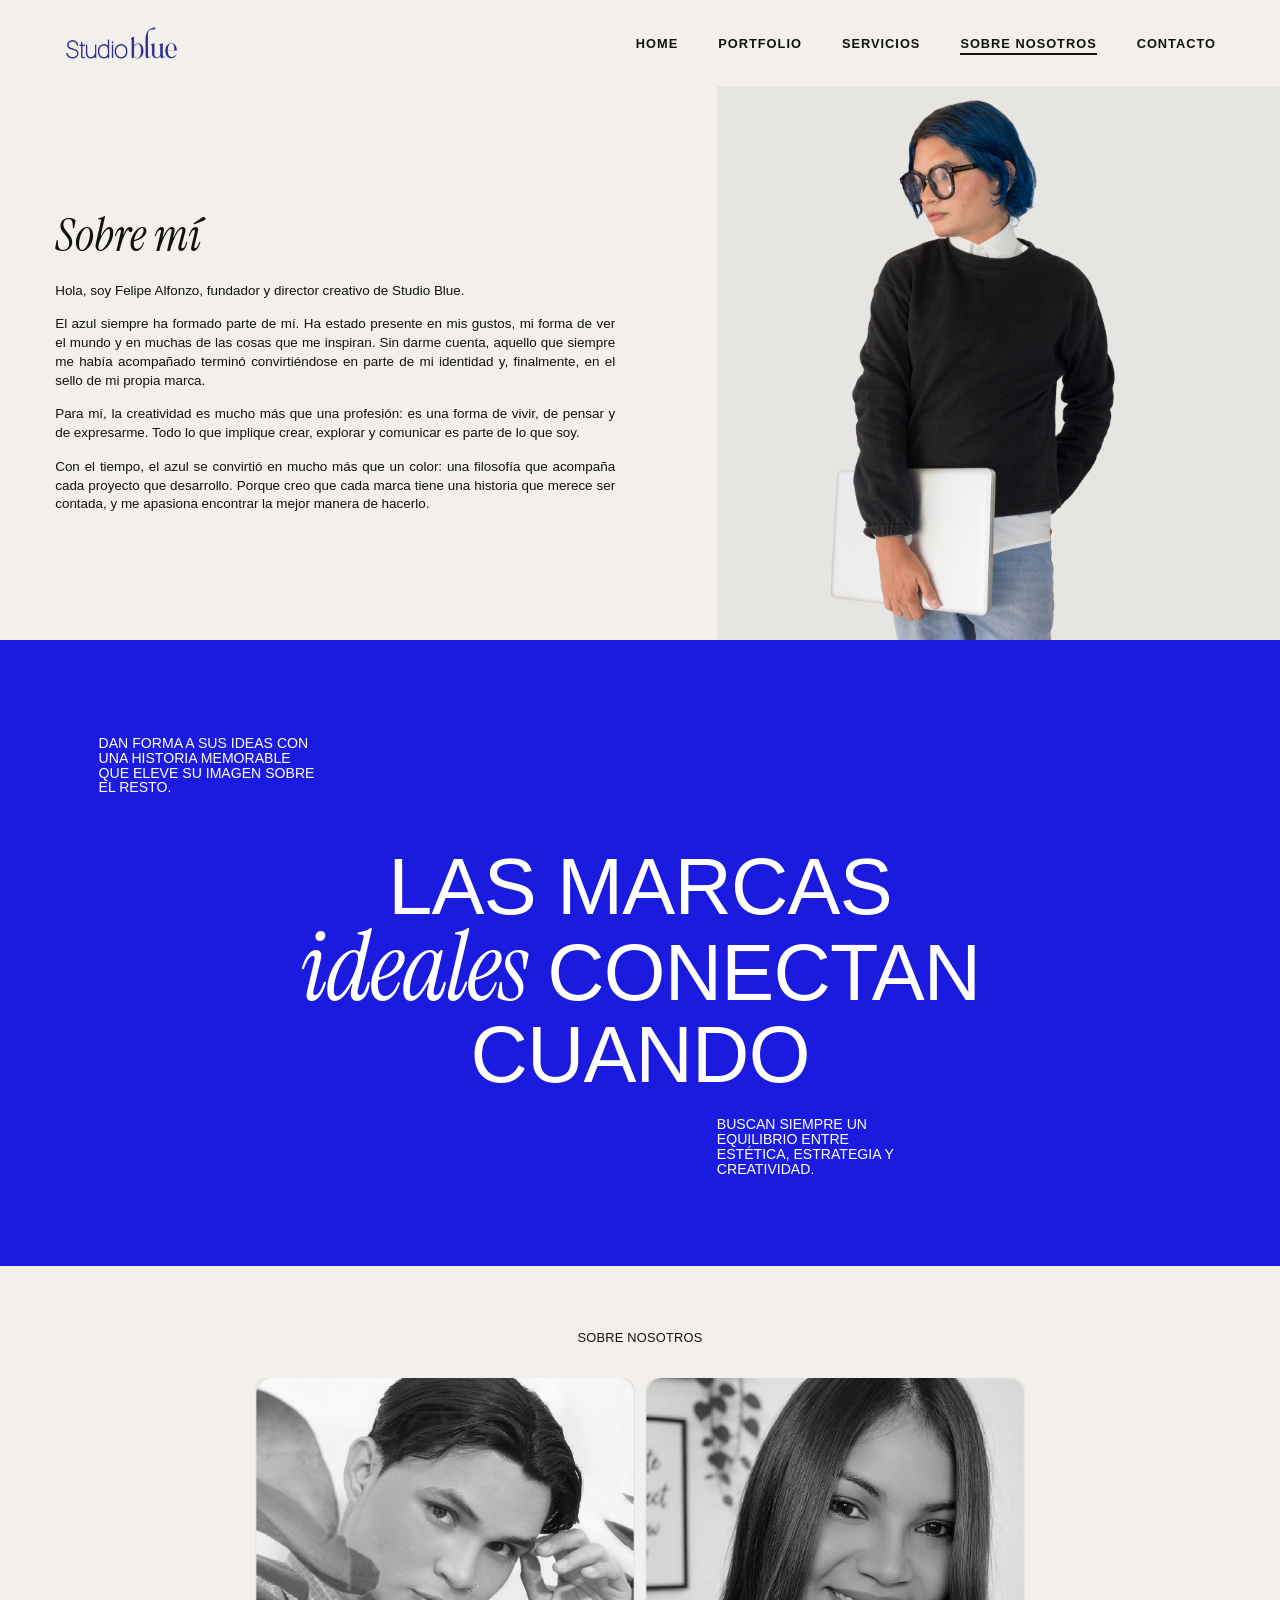
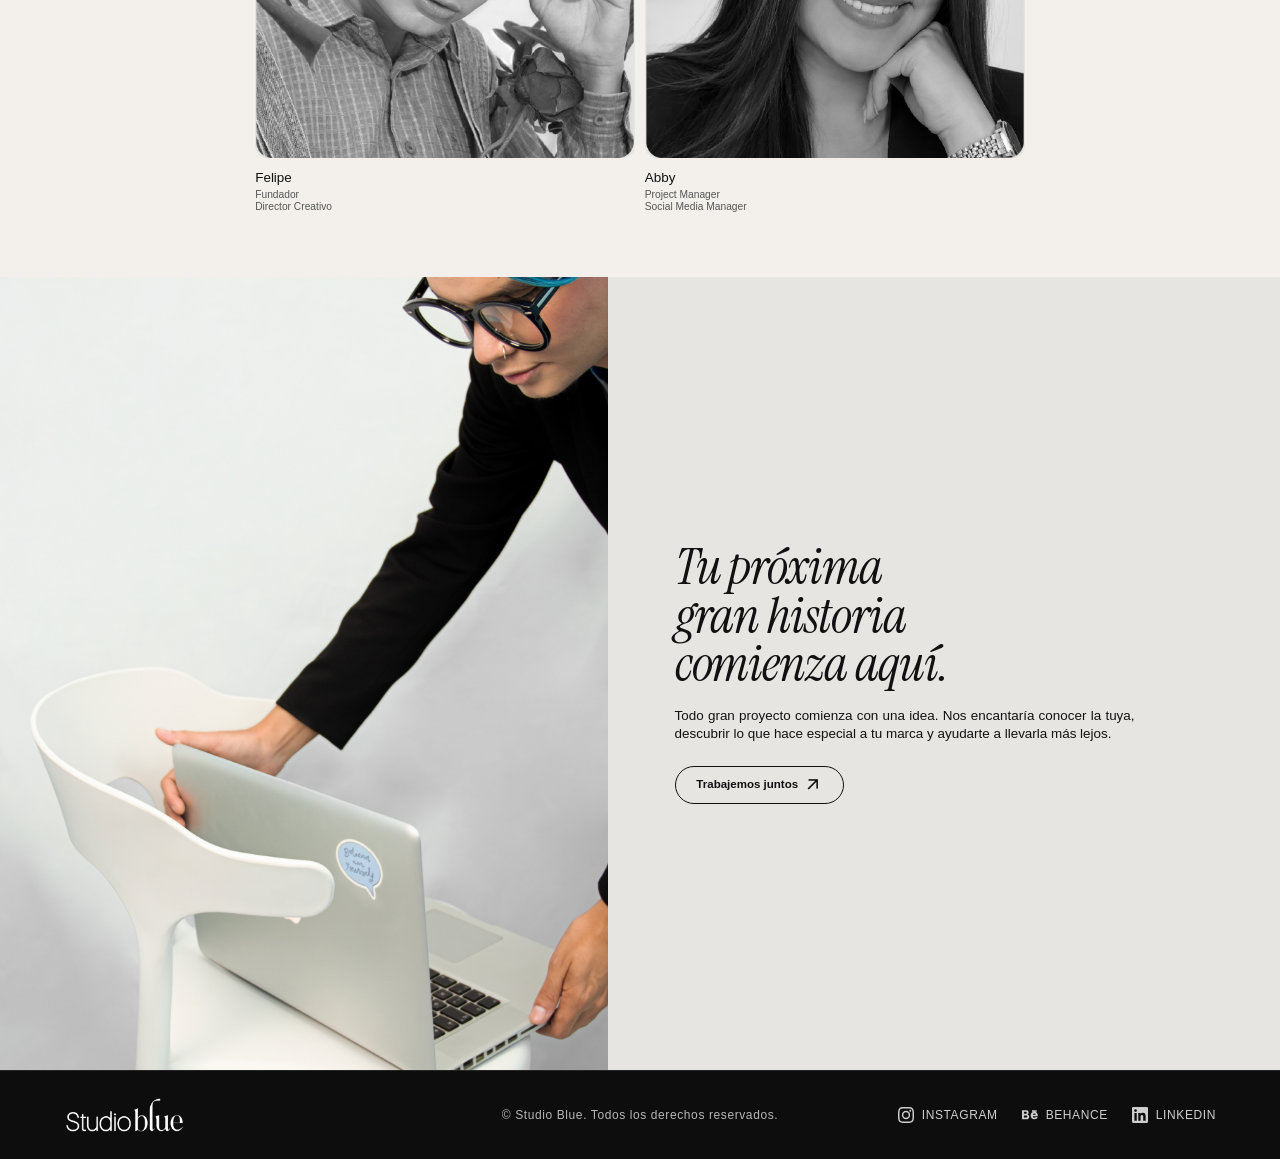
==== test/nosotros.html @ 5ac222ea "agregar paginas de nosotros v1" ====
<!DOCTYPE html>
<html lang="es">
<head>
  <meta charset="UTF-8">
  <meta name="viewport" content="width=device-width, initial-scale=1.0">
  <title>Studio Blue | Nosotros</title>
  <meta name="description" content="Conoce a Felipe Alfonzo y al equipo detrás de Studio Blue.">

  <!-- Tipografías (idénticas a index.html) -->
  <link rel="preconnect" href="https://fonts.googleapis.com">
  <link rel="preconnect" href="https://fonts.gstatic.com" crossorigin>
  <link rel="stylesheet" href="https://fonts.googleapis.com/css2?family=Material+Symbols+Outlined:opsz,wght,FILL,GRAD@24,400,0,0&icon_names=arrow_outward" />
  <link href="https://fonts.googleapis.com/css2?family=Instrument+Serif:ital@0;1&family=Plus+Jakarta+Sans:wght@300;400;500;600;700;800&display=swap" rel="stylesheet">
  <link href="https://db.onlinewebfonts.com/c/bfb17d660711f0ed0208c013da853a32?family=Swiss+721+Extended+BT" rel="stylesheet">
  <link href="https://db.onlinewebfonts.com/c/b96d45d3a75b7b1da302b573cae869f1?family=Swiss+721+BT+V2" rel="stylesheet">
  <link href="https://db.onlinewebfonts.com/c/b7b09232cefefacd74fdedd163289bfa?family=Swiss+721+Light" rel="stylesheet">

  <!-- Base compartida con el landing + estilos propios de esta página -->
  <link rel="stylesheet" href="style.css">
  <link rel="stylesheet" href="nosotros.css">
</head>
<body class="page-nosotros">

  <!-- Navegación Fija Dinámica (misma que index) -->
  <header class="navbar" id="navbar">
    <a href="index.html" class="logo">
      <img src="img/logos/logo-header.png" alt="Studio Blue Logo">
    </a>

    <button class="menu-toggle" aria-label="Abrir menú">
      <span></span>
      <span></span>
      <span></span>
    </button>

    <nav class="nav-menu">
      <ul>
        <li><a href="index.html">HOME</a></li>
        <li><a href="index.html#portfolio">PORTFOLIO</a></li>
        <li><a href="index.html#services">SERVICIOS</a></li>
        <li><a href="nosotros.html" class="active">SOBRE NOSOTROS</a></li>
        <li><a href="contacto.html">CONTACTO</a></li>
      </ul>
    </nav>
  </header>

  <main>

    <!-- 1. SOBRE MÍ -->
    <section class="nos-about" id="sobre-mi">

      <!-- Foto: PNG recortado (sin fondo). El fondo gris lo pone el CSS. -->
      <div class="nos-about-photo">
        <img src="img/nosotros/sobre-mi-felipe.png" alt="Felipe Alfonzo, fundador y director creativo de Studio Blue">
      </div>

      <div class="nos-about-text">
        <div class="nos-about-inner">
          <h1><em>Sobre mí</em></h1>

          <p>Hola, soy Felipe Alfonzo, fundador y director creativo de Studio Blue.</p>

          <p>El azul siempre ha formado parte de mí. Ha estado presente en mis gustos, mi forma de ver el mundo y en muchas de las cosas que me inspiran. Sin darme cuenta, aquello que siempre me había acompañado terminó convirtiéndose en parte de mi identidad y, finalmente, en el sello de mi propia marca.</p>

          <p>Para mí, la creatividad es mucho más que una profesión: es una forma de vivir, de pensar y de expresarme. Todo lo que implique crear, explorar y comunicar es parte de lo que soy.</p>

          <p>Con el tiempo, el azul se convirtió en mucho más que un color: una filosofía que acompaña cada proyecto que desarrollo. Porque creo que cada marca tiene una historia que merece ser contada, y me apasiona encontrar la mejor manera de hacerlo.</p>
        </div>
      </div>
    </section>

    <!-- 2. BANNER AZUL: FRASE -->
    <section class="nos-manifesto" aria-label="Lo que nos mueve">
      <p class="nos-manifesto-intro">Dan forma a sus ideas con una historia memorable que eleve su imagen sobre el resto.</p>

      <h2 class="nos-manifesto-title">
        Las marcas<br><em>ideales</em> conectan<br>cuando
      </h2>

      <p class="nos-manifesto-outro">Buscan siempre un equilibrio entre estética, estrategia y creatividad.</p>
    </section>

    <!-- 3. SOBRE NOSOTROS (equipo) -->
    <section class="nos-team-section" id="equipo">
      <h2 class="nos-team-label">Sobre nosotros</h2>

      <!--
        Para añadir a alguien más, copia un bloque <article class="nos-card"> y cámbiale
        la foto, el nombre y los cargos. En móvil, a partir de 3 personas las fotos
        se solapan automáticamente una sobre otra.
      -->
      <div class="nos-team">

        <article class="nos-card">
          <div class="nos-card-photo">
            <img src="img/nosotros/equipo-felipe.png" alt="Felipe Alfonzo">
          </div>
          <h3 class="nos-card-name">Felipe</h3>
          <p class="nos-card-role">Fundador<br>Director Creativo</p>
        </article>

        <article class="nos-card">
          <div class="nos-card-photo">
            <img src="img/nosotros/equipo-abby.png" alt="Abby">
          </div>
          <h3 class="nos-card-name">Abby</h3>
          <p class="nos-card-role">Project Manager<br>Social Media Manager</p>
        </article>

      </div>
    </section>

    <!-- 4. CTA -->
    <section class="nos-cta">
      <div class="nos-cta-photo">
        <img src="img/nosotros/proxima-historia.jpg" alt="Creativo de Studio Blue trabajando con su laptop sobre una silla blanca">
      </div>

      <div class="nos-cta-content">
        <div class="nos-cta-inner">
          <h2><em>Tu próxima<br>gran historia<br>comienza aquí.</em></h2>
          <p>Todo gran proyecto comienza con una idea. Nos encantaría conocer la tuya, descubrir lo que hace especial a tu marca y ayudarte a llevarla más lejos.</p>
          <a href="contacto.html" class="btn-secondary">
            Trabajemos juntos
            <span class="material-symbols-outlined">arrow_outward</span>
          </a>
        </div>
      </div>
    </section>

  </main>

  <!-- Footer (igual que index) -->
  <footer id="contacto" class="site-footer">
    <div class="footer-container">
      <a href="index.html" class="footer-logo">
        <img src="img/logos/logo-header.png" alt="Studio Blue Logo">
      </a>
      <p class="footer-copy">&copy; Studio Blue. Todos los derechos reservados.</p>
      <div class="footer-links">
        <a href="https://www.instagram.com/studioblue_es/" target="_blank" rel="noopener">
          <svg viewBox="0 0 24 24" fill="currentColor" aria-hidden="true">
            <path d="M12 2.2c3.2 0 3.6 0 4.8.1 3.3.1 4.8 1.7 4.9 4.9.1 1.3.1 1.6.1 4.8s0 3.6-.1 4.8c-.1 3.2-1.7 4.8-4.9 4.9-1.3.1-1.6.1-4.8.1s-3.6 0-4.8-.1c-3.3-.1-4.8-1.7-4.9-4.9C2.2 15.6 2.2 15.2 2.2 12s0-3.6.1-4.8C2.4 3.9 4 2.4 7.2 2.3 8.4 2.2 8.8 2.2 12 2.2zM12 0C8.7 0 8.3 0 7.1.1 2.7.3.3 2.7.1 7.1 0 8.3 0 8.7 0 12s0 3.7.1 4.9c.2 4.4 2.6 6.8 7 7C8.3 24 8.7 24 12 24s3.7 0 4.9-.1c4.4-.2 6.8-2.6 7-7 .1-1.2.1-1.6.1-4.9s0-3.7-.1-4.9c-.2-4.4-2.6-6.8-7-7C15.7 0 15.3 0 12 0zm0 5.8a6.2 6.2 0 100 12.4 6.2 6.2 0 000-12.4zM12 16a4 4 0 110-8 4 4 0 010 8zm6.4-11.8a1.4 1.4 0 100 2.9 1.4 1.4 0 000-2.9z"/>
          </svg>
          Instagram
        </a>
        <a href="https://www.behance.net/felipealfodda4" target="_blank" rel="noopener">
          <svg viewBox="0 0 24 24" fill="currentColor" aria-hidden="true">
            <path d="M22 7h-7V5h7v2zm1.7 5.6c0-3.4-2-5.6-5.3-5.6-3.2 0-5.4 2.3-5.4 5.7 0 3.5 2.1 5.6 5.5 5.6 2.6 0 4.4-1.2 5-3.4h-2.8c-.3.7-1 1.1-2 1.1-1.4 0-2.3-.8-2.4-2.3h7.4v-1.1zm-7.4-1c.2-1.2 1-1.9 2.2-1.9 1.2 0 2 .7 2.1 1.9h-4.3zM7.9 11.2c1.3-.6 2-1.6 2-3 0-2.3-1.6-3.2-3.9-3.2H0v13.4h6.4c2.5 0 4.4-1.2 4.4-3.8 0-1.7-.9-2.9-2.9-3.4zM2.9 7.3h2.6c1 0 1.7.4 1.7 1.4 0 1-.7 1.4-1.7 1.4H2.9V7.3zm3 8.5H2.9v-3.2h3c1.2 0 2 .5 2 1.6 0 1.1-.8 1.6-2 1.6z"/>
          </svg>
          Behance
        </a>
        <a href="https://www.linkedin.com/in/felipealfonzo7/" target="_blank" rel="noopener">
          <svg viewBox="0 0 24 24" fill="currentColor" aria-hidden="true">
            <path d="M20.4 20.5h-3.6v-5.6c0-1.3 0-3-1.8-3s-2.1 1.4-2.1 2.9v5.7H9.4V9h3.4v1.6c.5-.9 1.6-1.8 3.4-1.8 3.6 0 4.3 2.4 4.3 5.5v6.2zM5.3 7.4a2.1 2.1 0 110-4.2 2.1 2.1 0 010 4.2zM7.1 20.5H3.6V9h3.5v11.5zM22.2 0H1.8C.8 0 0 .8 0 1.7v20.6c0 .9.8 1.7 1.8 1.7h20.4c1 0 1.8-.8 1.8-1.7V1.7C24 .8 23.2 0 22.2 0z"/>
          </svg>
          LinkedIn
        </a>
      </div>
    </div>
  </footer>

  <script src="script.js"></script>
</body>
</html>
---- test/style.css ----
/* --- VARIABLES Y RESET --- */
:root {
  --blue-primary: #1b1be0;
  --bg-light: #f3f0ec;
  --text-dark: #111111;
  --brand-dark: #0d0d0d;

/* --- REGISTRO DE FUENTE LOCAL --- */
@font-face {
  font-family: 'SWISS 721'; /* Nombre con el que llamarás a la fuente */
  src: url('fonts/Swiss 721 Extended Regular.otf') format('otf'),
  font-weight: 400; /* Peso normal */
  font-style: normal;
  font-display: swap; /* Permite cargar el texto rápido con fuente del sistema mientras descarga la propia */
}


  
  
/* Definimos la nueva fuente */
  --font-swiss: "Swiss 721 Light", sans-serif;
  --font-serif: 'Instrument Serif', serif;
}

* {
  margin: 0;
  padding: 0;
  box-sizing: border-box;
}

html {
  /* Le dice al navegador que se detenga 90px antes al hacer clic en un enlace del menú */
  scroll-padding-top: 100px; 
  
  /* Hace que el desplazamiento al hacer clic sea un viaje suave y no un salto brusco */
  scroll-behavior: smooth; 
}

body {
  background-color: var(--bg-light);
  color: var(--text-dark);
  font-family: var(--font-swiss);
  font-weight: 400;
  overflow-x: clip; /* 'clip' evita el scroll horizontal sin romper el comportamiento web */
}


a {
  text-decoration: none;
  color: inherit;
}

img {
  max-width: 100%;
  display: block;
  object-fit: cover;
}

/* --- NAVBAR (HEADER FIJO AL HACER SCROLL) --- */
.navbar {
  position: fixed; /* 100% infalible en todos los móviles */
  top: 0;
  left: 0;
  width: 100%;     /* Obligatorio al usar position: fixed */
  z-index: 1000;
  display: flex;
  justify-content: space-between;
  align-items: center;
  padding: 1.5rem 5%;
  background-color: var(--bg-light);
  transition: all 0.4s ease;
}

/* EFECTO LIQUID GLASS (Estilo Apple) AL BAJAR POR LA WEB */
.navbar.scrolled {
  padding: 0.8rem 5%; /* Se hace menos alto */
  /* Reemplaza '243, 240, 236' por el RGB exacto de tu --bg-light (#f3f0ec) */
  background-color: rgba(243, 240, 236, 0.75); /* Ligeramente transparente */
  backdrop-filter: blur(15px) saturate(180%);  /* Efecto cristal borroso */
  -webkit-backdrop-filter: blur(15px) saturate(180%); /* Soporte para Safari/Apple */
  border-bottom: 1px solid rgba(0, 0, 0, 0.05);
}

.logo {
  display: flex;
  align-items: center;
  z-index: 1001; /* Asegura que quede por encima del menú móvil */
}

/* El logo se adapta y cambia suavemente su tamaño */
.logo img {
  height: clamp(28px, 4vw, 38px); 
  width: auto;
  object-fit: contain;
  transition: height 0.4s ease;
}

.navbar.scrolled .logo img {
  height: clamp(24px, 3vw, 32px); /* Se hace un poco más pequeño al hacer scroll */
}

.nav-menu ul {
  display: flex;
  list-style: none;
  gap: 2.5rem;
  align-items: center;
}

.nav-menu a {
  font-family: var(--font-custom);
  font-size: 0.8rem;
  font-weight: 600;
  letter-spacing: 1px;
  transition: color 0.3s ease;
}

.nav-menu a.active {
  border-bottom: 2px solid var(--text-dark);
  padding-bottom: 2px;
}

/* ESTILOS DEL BOTÓN HAMBURGUESA (Oculto en PC) */
.menu-toggle {
  display: none;
  flex-direction: column;
  justify-content: space-between;
  width: 30px;
  height: 20px;
  background: transparent;
  border: none;
  cursor: pointer;
  z-index: 1001; /* Por encima del menú para poder cerrarlo */
}

.menu-toggle span {
  width: 100%;
  height: 2px;
  background-color: var(--text-dark);
  border-radius: 10px;
  transition: all 0.3s ease;
}

/* --- ADAPTACIÓN PARA MÓVILES --- */
@media (max-width: 768px) {
  .menu-toggle {
    display: flex; /* Muestra las 3 barritas en móviles */
  }

.nav-menu {
    position: fixed;
    top: 0;
    right: 0; /* Lo anclamos a la derecha... */
    transform: translateX(100%); /* ...pero lo movemos invisiblemente fuera de la pantalla */
    width: 80%;
    max-width: 300px;
    height: 100vh;
    background-color: var(--bg-light);
    display: flex;
    flex-direction: column;
    justify-content: center;
    align-items: center;
    transition: transform 0.4s cubic-bezier(0.77, 0.2, 0.05, 1.0); /* Animamos la propiedad transform */
    box-shadow: -10px 0 30px rgba(0, 0, 0, 0.1);
    z-index: 1000;
  }

  /* Clase que se activa con JS para mostrar el menú */
  .nav-menu.active {
    transform: translateX(0); /* Desliza el menú suavemente a su posición original */
  }

  .nav-menu ul {
    flex-direction: column;
    gap: 2.5rem;
  }

  /* Animación: Convierte las 3 barritas en una "X" al abrir el menú */
  .menu-toggle.active span:nth-child(1) {
    transform: translateY(9px) rotate(45deg);
  }
  .menu-toggle.active span:nth-child(2) {
    opacity: 0; /* Oculta la barrita central */
  }
  .menu-toggle.active span:nth-child(3) {
    transform: translateY(-9px) rotate(-45deg);
  }
}

/* --- HERO SECTION --- */
.hero {
  display: grid;
  grid-template-columns: 1fr 1fr;
  /* CAMBIO: Eliminamos el 5% de la derecha y dejamos 0 abajo para lograr el "a sangre" */
  padding: 100px 0 0 5%; 
  align-items: center;
  justify-items: center;
  min-height: 100vh;
}

/* --- HERO CONTENT Y BOTÓN --- */
.hero-content {
  display: flex;
  flex-direction: column;
  justify-content: center;
  align-items: flex-start;  
  width: 100%;
  max-width: 700px;         
  padding-bottom: 0;
  padding-right: 5%; /* Le damos un respiro para que el texto no choque con la foto en pantallas medianas */
}

/* IMAGEN PNG DEL TEXTO PRINCIPAL */
.hero-text-image {
  width: 100%;
  max-width: 700px;
  margin-bottom: 2.5rem;
  display: flex;
  justify-content: center;   
}

.hero-text-image img {
  width: 100%;
  height: auto;
  display: block;
  object-fit: contain;
}

/* --- BOTÓN PRINCIPAL --- */
.btn-primary {
  display: inline-flex;
  align-items: center;
  justify-content: center;
  gap: 6px;
  border: 1.5px solid var(--text-dark);
  border-radius: 999px;
  padding: 0.6rem 1.6rem;
  font-family: var(--font-custom);
  font-size: 0.85rem;
  font-weight: 600;
  color: var(--text-dark);
  line-height: 1; 
  transition: all 0.3s ease;
  background-color: transparent;
  align-self: flex-start;
}

.btn-primary .material-symbols-outlined {
  font-size: 1.15rem;
  font-weight: 500;
  line-height: 1; 
  display: flex;  
  align-items: center;
}

.btn-primary:hover {
  background-color: var(--text-dark);
  color: #ffffff;
}

/* --- HERO IMAGE (A SANGRE DERECHA) --- */
.hero-image {
  display: flex;
  justify-content: flex-end; /* CAMBIO: Empuja la imagen contra el borde derecho */
  align-items: flex-end;     /* Pegada al fondo de la sección */
  height: 100%;
  width: 100%;
}

.hero-image img {
  width: 100%;
  max-width: 850px;           /* Aumentado para que tenga más impacto visual */
  height: auto;
  max-height: 90vh;           
  object-fit: contain;        
  object-position: bottom right; /* CAMBIO CLAVE: Ancla la imagen abajo y a la derecha */
  display: block;
}

/* --- BANNER AZUL DE SERVICIOS --- */
.blue-banner {
  background-color: var(--blue-primary);
  color: #ffffff;
  padding: 1.5rem 2%;
  overflow: hidden;
  display: flex;
  justify-content: center;
  align-items: center;
}

.blue-banner-grid {
  display: grid;
  grid-template-columns: auto auto auto;
  gap: 0.8rem;
  align-items: center;
  justify-content: center;
  max-width: 100%;
}

/* TAMAÑO MÁS GRANDE Y ADAPTATIVO EN PANTALLAS DE PC */
.photo-card {
  width: clamp(220px, 22vw, 340px); /* Crece proporcionalmente en monitores medianos/grandes */
  flex-shrink: 0;
}

.photo-card img {
  border-radius: 0;           /* Elimina las esquinas redondeadas/marco */
  box-shadow: none;          /* Elimina cualquier sombra exterior */
  border: none;              /* Asegura que no haya bordes definidos */
  outline: none;             /* Elimina contornos de enfoque o selección */
  height: auto;
  max-height: 480px;
  width: 100%;
  object-fit: cover;
  background: transparent;   /* Mantiene el fondo limpio */
}

/* MANTIENE POSICIONAMIENTO ESCALONADO RESPECTO A TEXTO-SERVICIOS */
.card-left {
  transform: translateY(-35px); /* Aumentado ligeramente para compensar el mayor tamaño */
}

.card-right {
  transform: translateY(35px);
}

/* IMAGEN CENTRAL EN TAMAÑO MÁXIMO */
.services-text-image {
  display: flex;
  justify-content: center;
  align-items: center;
  padding: 0;
}

.services-text-image img {
  width: 100%;
  max-width: 900px;
  height: auto;
  max-height: 82vh;
  object-fit: contain;
  display: block;
}


/* --- LISTA DE SERVICIOS --- */
.services-list-section {
  display: grid;
  grid-template-columns: 1fr 1fr;
  background-color: #e6e5e1; /* Nuevo color de fondo */
  padding: 0; /* Quitamos el padding global para que la imagen toque los bordes */
  align-items: stretch; /* Permite que la imagen ocupe todo el alto vertical de la sección */
}

/* El espaciado se lo damos solo al contenedor del menú */
.services-menu {
  padding: 5rem 4rem 5rem 10%; /* 10% a la izquierda para alinear con el resto de la web, 4rem a la derecha para separar de la imagen */
  display: flex;
  flex-direction: column;
  justify-content: center;
}

/* --- LISTA DE SERVICIOS: ACORDEÓN --- */
.service-item {
  display: flex;
  flex-direction: column; /* Permite apilar el título y el texto oculto */
  border-bottom: 1px solid rgba(0, 0, 0, 0.15);
  padding: 1.5rem 0;
}

.service-header {
  display: flex;
  justify-content: space-between;
  align-items: center;
  width: 100%;
  cursor: pointer; /* Indica al usuario que todo el bloque es clicable */
}

.service-header h2 em {
  font-family: var(--font-serif);
  font-size: 3.5rem;
  font-weight: 400;
}

/* BOTÓN FLECHA (Mismo diseño Liquid Glass del Portafolio) */
.service-toggle-btn {
  width: 45px;
  height: 45px;
  border-radius: 50%;
  background-color: rgba(243, 240, 236, 0.70);
  backdrop-filter: blur(15px) saturate(180%);
  -webkit-backdrop-filter: blur(15px) saturate(180%);
  border: 1px solid rgba(255, 255, 255, 0.3);
  box-shadow: 0 4px 15px rgba(0,0,0,0.15);
  display: flex;
  justify-content: center;
  align-items: center;
  color: var(--text-dark);
  cursor: pointer;
  flex-shrink: 0;
  /* Transición múltiple: Rota la flecha y oscurece el fondo suavemente */
  transition: transform 0.4s cubic-bezier(0.25, 0.46, 0.45, 0.94), background-color 0.4s ease;
}

/* ESTADO ABIERTO (ACTIVO): La flecha gira y el fondo se oscurece */
.service-item.active .service-toggle-btn {
  transform: rotate(180deg);
  background-color: rgba(200, 195, 185, 0.95);
}

/* CONTENEDOR DE TEXTO (Animación suave de altura con CSS Grid) */
.service-content {
  display: grid;
  grid-template-rows: 0fr; /* Altura 0 por defecto */
  transition: grid-template-rows 0.4s cubic-bezier(0.25, 0.46, 0.45, 0.94);
}

.service-item.active .service-content {
  grid-template-rows: 1fr; /* Crece hasta ajustarse al tamaño exacto del texto */
}

.service-text {
  overflow: hidden;
  padding-right: 80px; /* Mantiene el texto limitado en PC para que no rebase la flecha */
}

.service-text p {
  padding-top: 1.5rem;
  padding-bottom: 0.5rem;
  font-size: 0.95rem;
  line-height: 1.6;
  color: #333;
  text-align: justify;
  margin: 0;
}

.service-item h2 em {
  font-family: var(--font-serif);
  font-size: 3.5rem;
  font-weight: 400;
}



/* --- IMAGEN JUSTIFICADA A LA DERECHA (A SANGRE) --- */
.services-image {
  width: 100%;
  height: 100%;
}

.services-image img {
  width: 100%;
  height: 100%; /* Obliga a la imagen a estirarse verticalmente para igualar al menú */
  object-fit: cover; /* Evita que la imagen se deforme; la recorta elegantemente */
  object-position: right center; /* Ancla el contenido importante de la imagen a la derecha */
  display: block;
}


/* --- BANNER AZUL STATEMENT --- */
.blue-banner-statement {
  background-color: var(--blue-primary);
  color: #ffffff;
  /* Reducimos el padding superior/inferior de 5rem a 3.5rem */
  padding: 3.5rem 5%; 
  display: flex;
  justify-content: center;    
  align-items: center;        
  /* Reducimos la altura mínima de 90vh a 60vh (o puedes borrar esta línea por completo si prefieres que se adapte solo al contenido) */
  min-height: 60vh;           
  width: 100%;
}

.statement-wrapper {
  width: 100%;
  max-width: 1200px; /* Limita el ancho máximo para que no se pegue demasiado a los bordes de pantallas gigantes */
  display: flex;
  justify-content: center; /* Garantiza que el contenido interno se mueva al centro */
  margin: 0 auto;          /* Centra automáticamente el envoltorio */
}

/* LA CAJA MAESTRA QUE CONTIENE FOTOS Y TEXTO */
.statement-content-box {
  width: 100%;
  max-width: 1000px;       /* Ancho total de tu diseño */
  display: flex;
  flex-direction: column;
  align-items: center;     /* CAMBIO CLAVE: Fuerza a que los elementos internos (como el bloque de texto con su margen) se centren globalmente como un solo bloque */
}

/* CONTENEDOR DE IMÁGENES */
.statement-image-container {
  width: 100%;
  display: flex;
  align-items: center;
  justify-content: center; /* Centra las imágenes dentro de su propia franja */
  margin-bottom: 3.5rem;      
}

/* 3. LAS IMÁGENES OCUPAN EL 100% REAL SIN ESPACIOS TRANSPARENTES */
.statement-image-container .memorable-photo {
  width: 22.5%; /* Modifica este porcentaje si quieres cambiar proporciones */
  height: auto;
  object-fit: cover; 
  object-position: center right; 
}

.statement-image-container .memorable-text {
  width: 65%; /* Modifica este porcentaje si quieres cambiar proporciones */
  height: auto;
  object-fit: contain;
  object-position: center left;
}

.statement-text-wrapper {
  width: 50%;          /* Ocupa la mitad exacta bajo las imágenes */
  align-self: flex-start; /* Se alinea con el inicio de la imagen "memorable" */
  padding-left: 2rem;  /* 👈 AQUÍ CONTROLAS EL MARGEN: Un espacio limpio y responsivo a la izquierda */
  box-sizing: border-box; /* Asegura que el padding no rompa el ancho del 50% */
}

/* 4. EL TEXTO SE ALINEA A LA PERFECCIÓN */
.statement-desc {
  width: 100%;         /* Llena su caja contenedora (el 50%) */
  margin: 0;           /* Sin márgenes raros */
  text-align: justify;           
  font-size: 1.2rem;
  line-height: 1.6;
  font-weight: 300;
  margin-left: 10%;
}



/* --- CARRUSEL INFINITO DE LOGOS --- */
.logo-carousel-section {
  position: relative; /* AÑADIDO: Fundamental para que las flechas se ubiquen bien */
  background-color: var(--bg-light);
  padding: 2.5rem 0;
  overflow: hidden;
  border-bottom: 1px solid #e0ddd8;
}

.logo-slider {
  width: 100%;
  display: flex;
  overflow: hidden; /* AÑADIDO: Oculta lo que desborda para que JS pueda hacer scroll */
}

.logo-track {
  display: flex;
  gap: 4rem;
  align-items: center;
  width: max-content;
  /* ELIMINADO: Hemos quitado "animation: scroll 60s" y "will-change: transform" porque ahora lo mueve JS */
}



/* 1. Contenedor principal (quitamos el transform de aquí) */
.logo-item {
  display: flex;
  align-items: center;
  justify-content: center;
  min-width: 150px;
  flex-shrink: 0; 
  transition: opacity 0.3s ease;
  opacity: 0.85;
}

.logo-item:hover {
  opacity: 1;
}

/* 2. La imagen asume el control de la animación */
.logo-item img {
  width: 140px;
  height: 75px;
  object-fit: contain; /* el logo se ajusta a la caja sin deformarse */
  filter: grayscale(100%);

  transform: scale(0.85) translateZ(0);
  -webkit-transform: scale(0.85) translateZ(0);
  backface-visibility: hidden;
  -webkit-backface-visibility: hidden;
  -webkit-font-smoothing: antialiased;
  will-change: transform, filter;
  transition: all 0.3s cubic-bezier(0.25, 0.46, 0.45, 0.94);
}

/* 3. El estado hover (expansión) */
.logo-item:hover img {
  filter: grayscale(0%);
  /* Al pasar el ratón, vuelve a su escala real (1) en lugar de estirarse. 
     Cero pérdida de resolución. */
  transform: scale(1) translateZ(0);
  -webkit-transform: scale(1) translateZ(0);
}



/* --- SECCIÓN SOBRE MÍ (PC) --- */
.about-section {
  --about-image-width: 40%;  /* 👈 CAMBIA ESTE VALOR para ajustar el tamaño */

  display: grid;
  grid-template-columns: var(--about-image-width) 1fr;
  padding: 0;
  background-color: var(--bg-light);
  align-items: stretch;
}

.about-image {
  width: 100%;
}

.about-image img {
  width: 100%;
  height: auto;       /* mantiene la proporción, sin recortar */
  object-fit: contain;
  display: block;     /* evita el pequeño hueco inferior de las imágenes */

}

.about-content {
  padding: 6rem 10% 4rem 4rem;
  display: flex;
  flex-direction: column;
  justify-content: space-between; /* título arriba, bloque de texto abajo */
  align-items: flex-start;
}

.about-content h2 em {
  font-family: var(--font-serif);
  font-size: 3.5rem;
  font-weight: 400;
  display: block;
  margin-bottom: 0;
}

.about-text-block {
  display: flex;
  flex-direction: column;
  align-items: flex-start;
}

.about-content h2 em .brand-name {
  white-space: nowrap; /* "Studio Blue" nunca se separa */
}

.about-content p {
  font-size: 1.10rem;
  line-height: 1.7;
  color: #333;
  margin-bottom: 2rem;
  text-align: justify;
}

/* --- BOTÓN SECUNDARIO (Sobre mí) --- */
.btn-secondary {
  display: inline-flex;
  align-items: center;
  justify-content: center;
  gap: 6px;
  border: 1.5px solid var(--text-dark);
  border-radius: 999px; /* Borde de píldora idéntico a la primera sección */
  padding: 0.6rem 1.6rem;
  font-family: var(--font-custom);
  font-size: 0.85rem;
  font-weight: 600;
  color: var(--text-dark);
  line-height: 1; 
  transition: all 0.3s ease;
  background-color: transparent;
  /* Nota: No usamos align-self: flex-start aquí para que pueda centrarse automáticamente en la versión móvil */
}

/* Ajustes del icono para el botón secundario */
.btn-secondary .material-symbols-outlined {
  font-size: 1.15rem;
  font-weight: 500;
  line-height: 1;
  display: flex;
  align-items: center;
}

.btn-secondary:hover {
  background-color: var(--text-dark);
  color: #ffffff;
}

/* --- FOOTER --- */
.site-footer {
  background-color: var(--brand-dark);
  color: rgba(255, 255, 255, 0.8);
  padding: 1.5rem 5%;
  border-top: 1px solid rgba(255, 255, 255, 0.1);
}

.footer-container {
  max-width: 1280px;
  margin: 0 auto;
  display: flex;
  flex-direction: column;
  justify-content: space-between;
  align-items: center;
  gap: 1.5rem;
  font-size: 0.75rem;
  letter-spacing: 0.05em;
}

.footer-logo {
  display: flex;
  align-items: center;
}

.footer-logo img {
  height: 40px; /* Incrementado desde los 28px originales para darle más presencia */
  width: auto;
  object-fit: contain;
  filter: brightness(0) invert(1);
}

.footer-copy {
  color: rgba(255, 255, 255, 0.7);
  text-align: center;
}

.footer-links {
  display: flex;
  gap: 1.5rem;
  text-transform: uppercase;
}

.footer-links a {
  display: inline-flex;
  align-items: center;
  gap: 0.5rem; /* espacio entre icono y texto */
  transition: color 0.3s ease;
}

.footer-links svg {
  width: 16px;
  height: 16px;
  flex-shrink: 0;
}

.footer-links a:hover {
  color: #ffffff;
}

@media (min-width: 768px) {
  .footer-container {
    display: grid;
    grid-template-columns: 1fr auto 1fr; /* lados iguales, centro automático */
    align-items: center;
  }

  .footer-logo {
    justify-self: start;
  }

  .footer-copy {
    text-align: center;
  }

  .footer-links {
    justify-self: end;
  }
}
/* --- CARRUSEL DE PORTAFOLIO (A SANGRE Y SIN HUECOS) --- */
.portfolio-carousel-section {
  position: relative;
  width: 100%;
  padding: 0; /* A sangre total, sin márgenes en la sección */
  background-color: var(--brand-dark);
  display: flex;
  align-items: center;
}

.portfolio-slider {
  width: 100%;
  overflow: hidden; /* Esconde todo lo que se salga de la pantalla */
}

.portfolio-track {
  display: flex;
  width: max-content;
  /* NO hay 'gap'. Esto hace que se peguen por completo */
}

.portfolio-item {
  position: relative;
  flex-shrink: 0;
  width: 25vw;  /* En un PC mostrará 4 imágenes perfectas en pantalla (100 / 25) */
  height: 55vh; /* Altura generosa de la fotografía */
  transition: transform 0.4s cubic-bezier(0.25, 0.46, 0.45, 0.94); /* Suavidad extrema */
  z-index: 1;
}

.portfolio-item img {
  width: 100%;
  height: 100%;
  object-fit: cover; /* Recorta adaptativamente sin deformar */
  display: block;
}

/* Efecto de expansión (hover) */
.portfolio-item:hover {
  /* 👇 AQUÍ PUEDES MODIFICAR EL EFECTO DE EXPANSIÓN 👇
     1.05 significa que crece un 5%. 
     Si quieres que sea MUY notorio, cámbialo a 1.10 o 1.15. 
     Si lo quieres muy sutil, pon 1.02. */
  transform: scale(1.05); 
  
  z-index: 10; /* Lo pone por encima de las fotos vecinas al expandirse */
  box-shadow: 0 15px 40px rgba(0,0,0,0.4); /* Sombra elegante para despegarlo del fondo */
}

/* --- BOTONES DEL PORTAFOLIO Y LOGOS(Círculos Liquid Glass) --- */
.portfolio-btn {
  position: absolute;
  top: 50%;
  transform: translateY(-50%);
  z-index: 20;
  width: 50px; /* Tamaño del círculo */
  height: 50px;
  border-radius: 50%;
  
  /* 👇 Efecto Liquid Glass idéntico al menú 👇 */
  background-color: rgba(243, 240, 236, 0.70); /* Color claro translúcido */
  backdrop-filter: blur(15px) saturate(180%);
  -webkit-backdrop-filter: blur(15px) saturate(180%); /* Para Apple/iOS */
  border: 1px solid rgba(255, 255, 255, 0.3); /* Borde sutil brillante para simular cristal */
  
  cursor: pointer;
  display: flex;
  justify-content: center;
  align-items: center;
  color: var(--text-dark);
  transition: all 0.3s ease;
  box-shadow: 0 4px 15px rgba(0,0,0,0.15); /* Sombra elegante */
}

.portfolio-btn:hover {
  background-color: rgba(243, 240, 236, 0.95); /* Se vuelve más opaco al tocarlo */
  transform: translateY(-50%) scale(1.08); 
}

.portfolio-btn .material-symbols-outlined {
  font-size: 1.5rem;
  font-weight: 500;
}

.prev-btn { left: 2%; }
.next-btn { right: 2%; }



/* --- RESPONSIVE / ADAPTACIÓN MÓVIL --- */
@media (max-width: 900px) {
 
  /* Mantenemos el padding general para estas dos secciones */
  .blue-banner-grid,  
  .about-section {
    grid-template-columns: 1fr;
    padding: 5rem 5%; 
    gap: 2.5rem;
  }

  /* Ajustes específicos para el Hero en móvil (Imagen a sangre) */
  .hero {
    grid-template-columns: 1fr;
    padding: 7rem 0 0 0; /* 0 a los lados y 0 abajo para que la foto sangre */
    gap: 1.5rem;
  }

  .hero-content {
    padding: 0 5%; /* Devolvemos el margen de seguridad exclusivamente al bloque de texto */
    align-items: center; /* Centramos el texto en móvil para mayor simetría */
  }

  .btn-primary {
    align-self: center; /* Centra el botón en móvil */
  }

  .hero-image {
    justify-content: flex-end; /* Mantiene la imagen recostada a la derecha */
  }
  
  .hero-image img {
    width: 90%; /* Hace la foto un poco más pequeña para que no se coma toda la pantalla */
    max-width: 450px;
    object-position: bottom right;
  }
  
/* --- BANNER STATEMENT (MÓVIL) ESPACIADOS --- */
  .blue-banner-statement {
    padding: 3.5rem 5%; /* Mucho menos espacio arriba y abajo en móvil */
    min-height: auto;   /* Anula la regla de altura mínima para que la caja abrace al contenido */
  }

  /* También reducimos el espacio entre la imagen y el texto en móvil */
  .statement-image-container {
    margin-bottom: 1.5rem !important; /* Originalmente estaba en 3.5rem */
  }

  /* Contenedor de la imagen centrado */
  .about-image {
    display: flex;
    justify-content: center;
    height: auto; /* Anula el estiramiento del PC */
  }

  /* Imagen estilo retrato de autor */
.about-image img {
    position: static; /* FUNDAMENTAL: Anula la posición absoluta del PC */
    width: 100%;
    max-width: 260px; 
    height: auto;
    aspect-ratio: 3/4; 
    object-fit: cover;
    object-position: center top; 
    border-radius: 4px; 
    box-shadow: 0 10px 25px rgba(0,0,0,0.08); 
  }

/* Contenedor principal: Centra el título y el botón */
  .about-content {
    padding: 0; 
    align-items: center; 
    text-align: center; 
  }

  /* Párrafo específico: Se justifica a la izquierda */
  .about-content p {
    text-align: justify;
    width: 100%; /* Obliga al texto a expandirse hasta los bordes para alinearse correctamente */
  }

.about-content h2 em {
  margin-bottom: 1.5rem; /* 👈 ajusta este valor a tu gusto */
}

  .about-text-block {
  align-items: center;
  width: 100%;
}

  .card-left, .card-right {
    transform: none; /* Desactiva el desplazamiento en móviles para mejor ajuste */
    display: none;
  }

/* --- LISTA DE SERVICIOS (MÓVIL: Imagen como fondo a la derecha) --- */
  .services-list-section {
    display: block; /* Anula la cuadrícula (grid) del PC */
    position: relative; /* Convierte la sección en el marco para la imagen absoluta */
    padding: 0;
  }
  
  /* 1. Pasamos el contenedor de la imagen al fondo */
.services-image, 
  .services-image img {
    display: none;
  }

  /* 3. Ponemos el bloque de texto por encima */
  .services-menu {
  position: relative;
    padding: 4rem 5%;
    min-height: auto; /* Eliminamos el '60vh' que dejaba un hueco vacío por culpa de la foto */
    background-color: transparent;
  }

/* --- TEXTO DE SERVICIOS (MÓVIL) --- */
  .service-text {
    padding-right: 0; /* Mantenemos esto para que el texto aproveche todo el ancho de la pantalla en móvil */
  }
  
  .service-text p {
    padding: 1.5rem 0 0.5rem 0; /* Devolvemos el espaciado limpio original sin fondos ni bordes */
    margin: 0;
    /* Hemos eliminado background, backdrop-filter, border, border-radius y box-shadow */
  }

  

  /* Dentro de tu @media existente (actualizacion carrusel portafolio)*/ 
  .portfolio-item {
    width: 50vw; /* En tablets muestra 2 imágenes a la vez */
    height: 40vh; /* Un poco menos alto */
  }

  @media (max-width: 500px) {
    .portfolio-item {
      width: 75vw; /* En móvil muestra 1 y un pedacito de otra para invitar a interactuar */
      height: 35vh;
    }
    
    .portfolio-btn {
      width: 45px;
      height: 45px;
    }
  }


/* --- BANNER STATEMENT (MÓVIL) --- */
  .statement-image-container .memorable-photo {
    display: none !important; 
  }

  .statement-image-container .memorable-text {
    width: 100% !important;
    max-width: 100% !important; 
  }

  /* El contenedor del texto vuelve a ocupar el 100% sin espacios forzados en móvil */
  .statement-text-wrapper {
    width: 100% !important;
    padding-left: 0 !important;
  }

  .statement-desc {
    width: 100%;
    margin-left: 0%;
  }

.about-content h2 em .brand-name {
  display: block; /* "Studio Blue" siempre baja a la segunda línea */
}

}
---- test/nosotros.css ----
/* ==========================================================================
   STUDIO BLUE | NOSOTROS
   Se carga DESPUÉS de style.css: hereda variables, tipografías, menú
   liquid glass, botones y footer. Aquí solo van las secciones propias.
   ========================================================================== */

.page-nosotros {
  /* 👇 Valores que puedes ajustar sin tocar el resto 👇 */
  --nos-gray: #e6e5e1;          /* gris de fondo de las fotos y del panel CTA (mismo que Servicios) */
  --nos-white: var(--bg-light); /* el "blanco" del index */
  --nos-nav-h: 86px;            /* alto del menú fijo (para que la foto no quede debajo) */
  --nos-font-wide: "Swiss 721 Extended BT", var(--font-swiss);
}

/* El texto justificado de este diseño parte palabras con guion */
.page-nosotros p {
  hyphens: auto;
  -webkit-hyphens: auto;
}

/* ==========================================================================
   1. SOBRE MÍ
   PC: texto a la izquierda, persona a la derecha (a sangre)
   Móvil: persona arriba, texto debajo
   ========================================================================== */
.nos-about {
  display: grid;
  grid-template-columns: 56fr 44fr;
  grid-template-areas: "text photo";
  min-height: clamp(520px, 50vw, 760px);
  padding-top: var(--nos-nav-h);
  background-color: var(--nos-white);
}

.nos-about-text {
  grid-area: text;
  display: flex;
  align-items: center;
  padding: clamp(2rem, 4vw, 4rem) 4% clamp(2rem, 4vw, 4rem) 7.7%;
}

.nos-about-inner {
  width: 100%;
  max-width: 560px;
}

.nos-about-inner h1 em {
  display: block;
  font-family: var(--font-serif);
  font-size: clamp(2.4rem, 3.6vw, 3.5rem);
  font-weight: 400;
  line-height: 1;
  margin-bottom: 1.5rem;
}

.nos-about-inner p {
  font-size: clamp(0.8rem, 1.05vw, 1rem);
  line-height: 1.4;
  color: var(--text-dark);
  text-align: justify;
  margin-bottom: 1.1em;
}

.nos-about-inner p:last-child {
  margin-bottom: 0;
}

/* Contenedor gris + PNG recortado anclado abajo */
.nos-about-photo {
  grid-area: photo;
  position: relative;
  overflow: hidden;
  background-color: var(--nos-gray);
}

.nos-about-photo img {
  position: absolute;
  bottom: 0;
  left: 50%;
  transform: translateX(-50%);
  height: 100%;
  width: auto;
  max-width: none;
  object-fit: contain;
  object-position: bottom center;
}

/* ==========================================================================
   2. BANNER AZUL: "LAS MARCAS IDEALES CONECTAN CUANDO"
   ========================================================================== */
.nos-manifesto {
  background-color: var(--blue-primary);
  color: #ffffff;
  padding: clamp(2.75rem, 7.5vw, 7rem) 0 clamp(2.5rem, 7vw, 6.5rem);
}

.nos-manifesto-intro,
.nos-manifesto-outro {
  font-family: var(--nos-font-wide);
  font-weight: 300;
  font-size: clamp(0.6rem, 1.1vw, 1rem);
  line-height: 1.05;
  text-transform: uppercase;
  text-align: left;
  hyphens: manual !important;
}

.nos-manifesto-intro {
  max-width: 15.5em;
  margin-left: 7.7%;
}

.nos-manifesto-title {
  margin: clamp(1.5rem, 4vw, 3.5rem) 0 clamp(0.75rem, 1.6vw, 1.5rem);
  text-align: center;
  font-family: var(--nos-font-wide);
  font-weight: 400;
  font-size: clamp(1.9rem, 6.2vw, 5.5rem);
  line-height: 1.04;
  letter-spacing: -0.01em;
  text-transform: uppercase;
}

/* "ideales" en la serif itálica del resto de la web, en minúsculas */
.nos-manifesto-title em {
  font-family: var(--font-serif);
  font-style: italic;
  font-weight: 400;
  font-size: 1.22em;
  line-height: 0.8;
  letter-spacing: -0.02em;
  text-transform: none;
}

.nos-manifesto-outro {
  max-width: 14.5em;
  margin-left: 56%;
}

/* ==========================================================================
   3. SOBRE NOSOTROS (EQUIPO)
   Pensado para crecer: cada persona es un <article class="nos-card">.
   ========================================================================== */
.nos-team-section {
  background-color: var(--nos-white);
  padding: clamp(2.25rem, 5vw, 5rem) 5% clamp(2.25rem, 5vw, 5rem);
}

.nos-team-label {
  font-family: var(--nos-font-wide);
  font-weight: 400;
  font-size: clamp(0.7rem, 1vw, 0.95rem);
  letter-spacing: 0.02em;
  text-align: center;
  text-transform: uppercase;
  margin-bottom: clamp(1.25rem, 2.6vw, 2.5rem);
}

.nos-team {
  --nos-team-width: 780px;   /* 👈 ancho total de la fila de fotos en PC */
  --nos-team-gap: 0.6rem;
  --nos-overlap: 1.75rem;    /* 👈 cuánto se solapan las fotos en móvil (3 o más personas) */

  display: flex;
  flex-wrap: wrap;
  justify-content: center;
  gap: var(--nos-team-gap);
  width: min(100%, var(--nos-team-width));
  margin: 0 auto;
}

.nos-card {
  position: relative;
  flex: 1 1 0;
  min-width: 220px;
  max-width: 380px;
}

.nos-card-photo {
  aspect-ratio: 1 / 1;
  border-radius: 12px;
  overflow: hidden;
  background-color: var(--nos-gray);
}

.nos-card-photo img {
  width: 100%;
  height: 100%;
  object-fit: cover;
  object-position: center top;
  /* Blanco y negro como en el diseño; al pasar el ratón recupera el color (igual que los logos) */
  filter: grayscale(100%);
  transition: filter 0.4s ease;
}

.nos-card:hover .nos-card-photo img {
  filter: grayscale(0%);
}

.nos-card-name {
  font-family: var(--font-swiss);
  font-weight: 500;
  font-size: clamp(0.8rem, 1.05vw, 1rem);
  margin-top: 0.7rem;
}

.nos-card-role {
  font-size: clamp(0.62rem, 0.8vw, 0.78rem);
  line-height: 1.15;
  color: #555;
  margin-top: 0.3rem;
  hyphens: manual !important;
}

/* ==========================================================================
   4. CTA: "TU PRÓXIMA GRAN HISTORIA"
   Dos columnas tanto en PC como en móvil (así está en ambos diseños).
   ========================================================================== */
.nos-cta {
  display: grid;
  grid-template-columns: 47.5fr 52.5fr;
  min-height: clamp(420px, 62vw, 860px); /* 👈 altura de la sección en PC */
  background-color: var(--nos-gray);
}

.nos-cta-photo {
  position: relative;
  overflow: hidden;
  background-color: var(--nos-gray);
}

.nos-cta-photo img {
  position: absolute;
  inset: 0;
  width: 100%;
  height: 100%;
  object-fit: cover;
  object-position: center top; /* si hay recorte, se pierde por abajo */
}

.nos-cta-content {
  display: flex;
  align-items: center;
  padding: 2rem 6% 2rem 0;
}

.nos-cta-inner {
  width: 100%;
  max-width: 460px;
  margin-left: clamp(1.25rem, 5.2vw, 6rem);
}

.nos-cta-inner h2 em {
  display: block;
  font-family: var(--font-serif);
  font-size: clamp(1.4rem, 4vw, 3.5rem);
  font-weight: 400;
  line-height: 0.95;
  letter-spacing: -0.02em;
  margin-bottom: clamp(0.75rem, 1.4vw, 1.25rem);
}

.nos-cta-inner p {
  font-size: clamp(0.62rem, 1.05vw, 1rem);
  line-height: 1.35;
  color: var(--text-dark);
  text-align: justify;
  margin-bottom: clamp(0.9rem, 1.8vw, 1.75rem);
}

.nos-cta-inner .btn-secondary {
  font-size: clamp(0.6rem, 0.9vw, 0.85rem);
  padding: 0.55rem 1.3rem;
}

/* ==========================================================================
   MÓVIL
   ========================================================================== */
@media (max-width: 900px) {

  .page-nosotros {
    --nos-nav-h: 76px;
  }

  /* --- Sobre mí: foto arriba, texto debajo --- */
  .nos-about {
    grid-template-columns: 1fr;
    grid-template-areas:
      "photo"
      "text";
    min-height: 0;
  }

  .nos-about-photo {
    height: clamp(250px, 56vw, 460px);
  }

  .nos-about-text {
    display: block;
    padding: 2.25rem 0 2.75rem;
  }

  /* Bloque centrado en la pantalla; el título queda a la izquierda,
     el párrafo justificado */
  .nos-about-inner {
    width: 86%;
    max-width: 560px;
    margin: 0 auto;
  }

  .nos-about-inner h1 em {
    text-align: left;
    font-size: 2.4rem;
    margin-bottom: 1.1rem;
  }

  .nos-about-inner p {
    font-size: 0.82rem;
    text-align: justify;
  }

  /* --- Banner azul --- */
  .nos-manifesto-intro {
    margin-left: 11.7%;
  }

  .nos-manifesto-outro {
    margin-left: 57%;
  }

  /* --- Equipo --- */
  .nos-team {
    flex-wrap: nowrap;
    width: 100%;
    max-width: 520px;
    --nos-team-gap: 0.5rem;
  }

  .nos-card {
    min-width: 0;
    max-width: none;
  }

  /* 3 o más personas: se reparten el ancho y se solapan una sobre otra.
     Como cada card ocupa "su parte" del ancho disponible, no hay que tocar nada al añadir más. */
  .nos-team:has(.nos-card:nth-child(3)) {
    gap: 0;
  }

  .nos-team:has(.nos-card:nth-child(3)) .nos-card + .nos-card {
    margin-left: calc(var(--nos-overlap) * -1);
  }

  .nos-team:has(.nos-card:nth-child(3)) .nos-card-photo {
    box-shadow: -6px 0 16px rgba(0, 0, 0, 0.14);
  }

  .nos-card-name {
    font-size: 0.8rem;
  }

  .nos-card-role {
    font-size: 0.6rem;
  }

  /* --- CTA --- */
  .nos-cta {
    min-height: clamp(360px, 76vw, 620px);
  }

  .nos-cta-content {
    padding: 1.5rem 6% 1.5rem 0;
  }

  .nos-cta-inner {
    margin-left: 12%;
  }
}

@media (prefers-reduced-motion: reduce) {
  .nos-card-photo img {
    transition: none;
  }
}
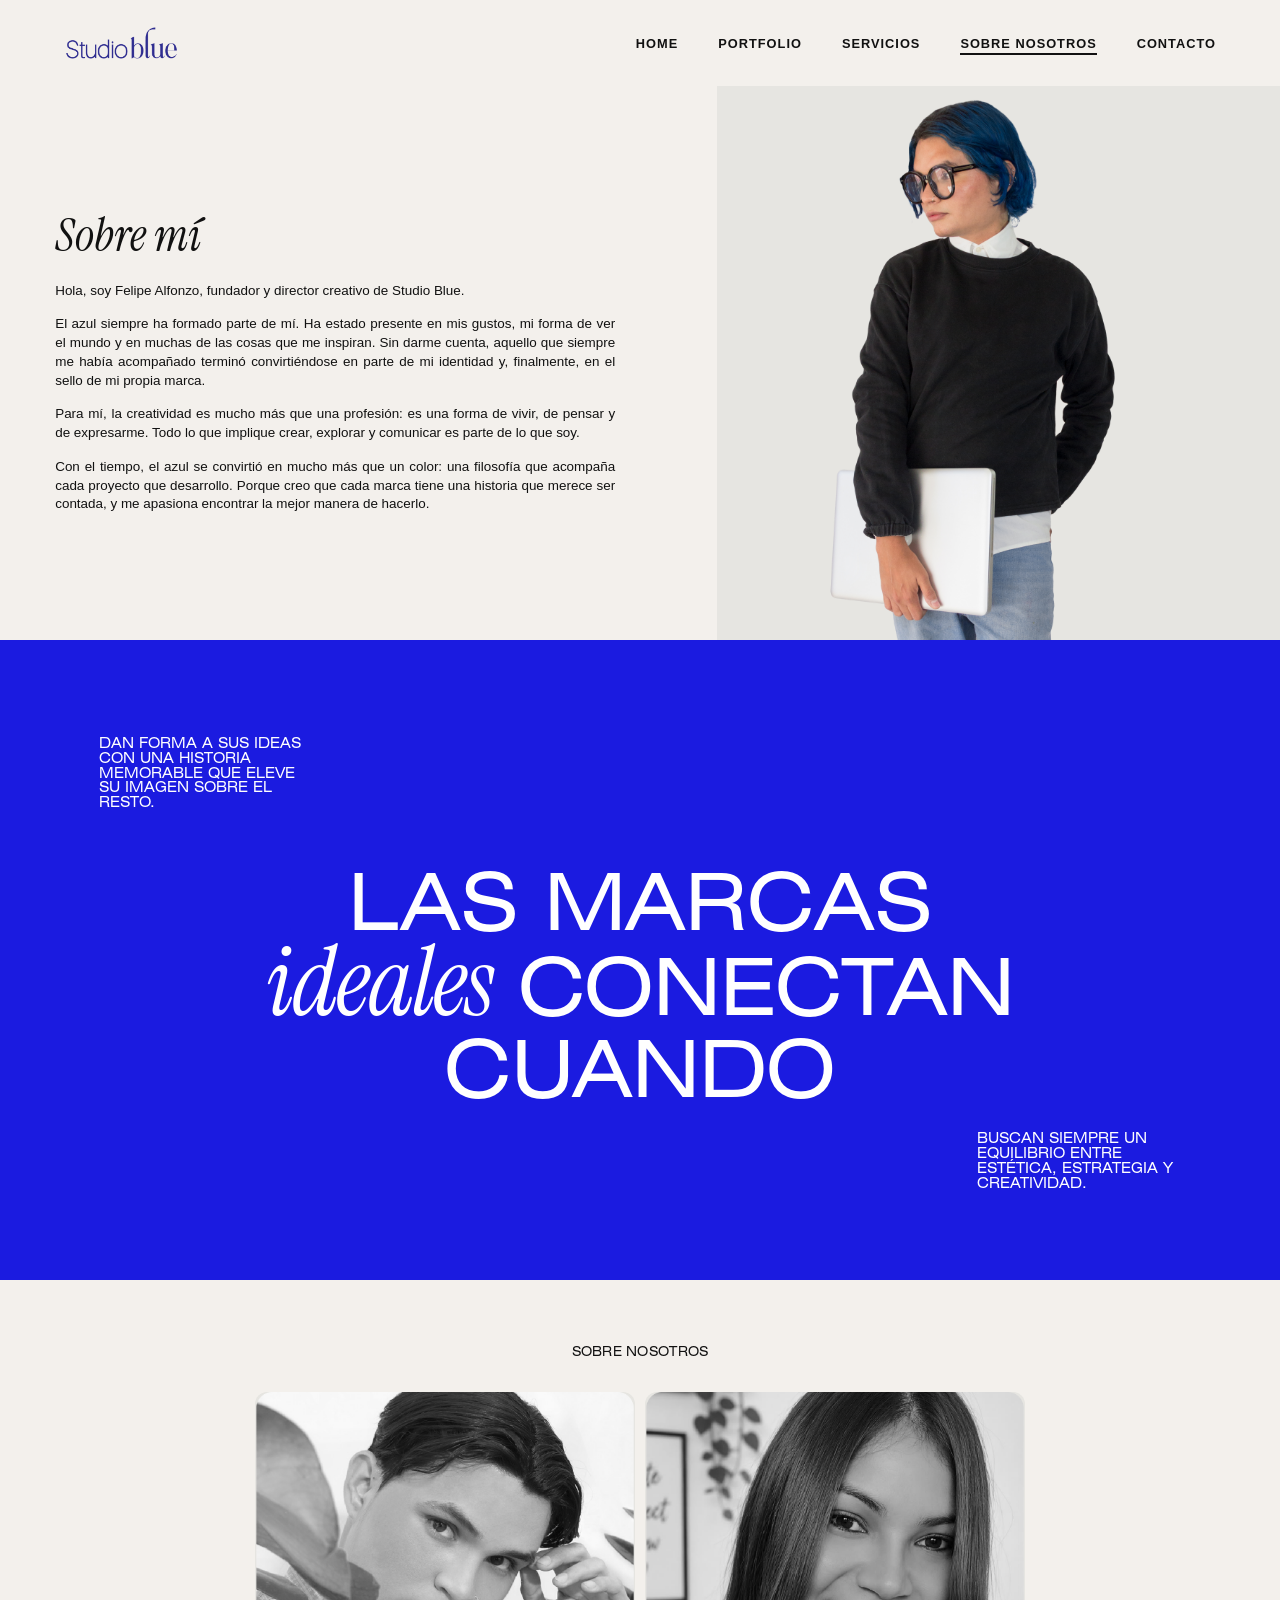
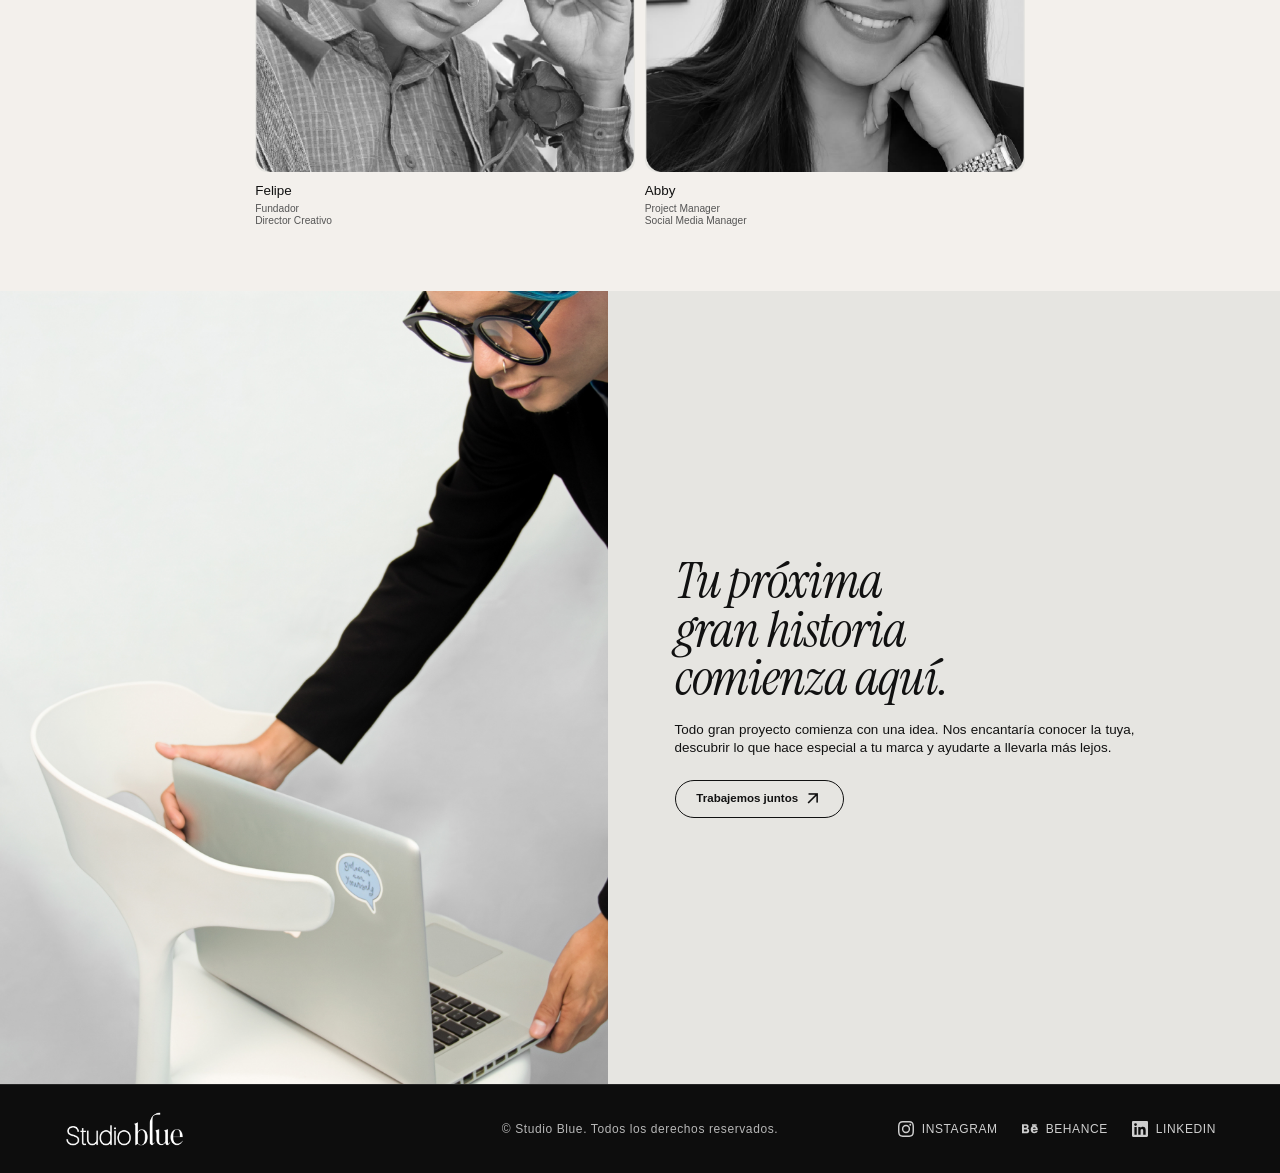
==== commit f354f651: "agregar politica privacidad y mejoras" ====
--- a/test/nosotros.html
+++ b/test/nosotros.html
@@ -10,9 +10,7 @@
   <link rel="preconnect" href="https://fonts.googleapis.com">
   <link rel="preconnect" href="https://fonts.gstatic.com" crossorigin>
   <link rel="stylesheet" href="https://fonts.googleapis.com/css2?family=Material+Symbols+Outlined:opsz,wght,FILL,GRAD@24,400,0,0&icon_names=arrow_outward" />
-  <link href="https://fonts.googleapis.com/css2?family=Instrument+Serif:ital@0;1&family=Plus+Jakarta+Sans:wght@300;400;500;600;700;800&display=swap" rel="stylesheet">
-  <link href="https://db.onlinewebfonts.com/c/bfb17d660711f0ed0208c013da853a32?family=Swiss+721+Extended+BT" rel="stylesheet">
-  <link href="https://db.onlinewebfonts.com/c/b96d45d3a75b7b1da302b573cae869f1?family=Swiss+721+BT+V2" rel="stylesheet">
+  <link href="https://fonts.googleapis.com/css2?family=Instrument+Serif:ital@0;1&display=swap" rel="stylesheet">
   <link href="https://db.onlinewebfonts.com/c/b7b09232cefefacd74fdedd163289bfa?family=Swiss+721+Light" rel="stylesheet">
 
   <!-- Base compartida con el landing + estilos propios de esta página -->
--- a/test/style.css
+++ b/test/style.css
@@ -1,1031 +1,1030 @@
-/* --- VARIABLES Y RESET --- */
-:root {
-  --blue-primary: #1b1be0;
-  --bg-light: #f3f0ec;
-  --text-dark: #111111;
-  --brand-dark: #0d0d0d;
-
-/* --- REGISTRO DE FUENTE LOCAL --- */
-@font-face {
-  font-family: 'SWISS 721'; /* Nombre con el que llamarás a la fuente */
-  src: url('fonts/Swiss 721 Extended Regular.otf') format('otf'),
-  font-weight: 400; /* Peso normal */
-  font-style: normal;
-  font-display: swap; /* Permite cargar el texto rápido con fuente del sistema mientras descarga la propia */
-}
-
-
-  
-  
-/* Definimos la nueva fuente */
-  --font-swiss: "Swiss 721 Light", sans-serif;
-  --font-serif: 'Instrument Serif', serif;
-}
-
-* {
-  margin: 0;
-  padding: 0;
-  box-sizing: border-box;
-}
-
-html {
-  /* Le dice al navegador que se detenga 90px antes al hacer clic en un enlace del menú */
-  scroll-padding-top: 100px; 
-  
-  /* Hace que el desplazamiento al hacer clic sea un viaje suave y no un salto brusco */
-  scroll-behavior: smooth; 
-}
-
-body {
-  background-color: var(--bg-light);
-  color: var(--text-dark);
-  font-family: var(--font-swiss);
-  font-weight: 400;
-  overflow-x: clip; /* 'clip' evita el scroll horizontal sin romper el comportamiento web */
-}
-
-
-a {
-  text-decoration: none;
-  color: inherit;
-}
-
-img {
-  max-width: 100%;
-  display: block;
-  object-fit: cover;
-}
-
-/* --- NAVBAR (HEADER FIJO AL HACER SCROLL) --- */
-.navbar {
-  position: fixed; /* 100% infalible en todos los móviles */
-  top: 0;
-  left: 0;
-  width: 100%;     /* Obligatorio al usar position: fixed */
-  z-index: 1000;
-  display: flex;
-  justify-content: space-between;
-  align-items: center;
-  padding: 1.5rem 5%;
-  background-color: var(--bg-light);
-  transition: all 0.4s ease;
-}
-
-/* EFECTO LIQUID GLASS (Estilo Apple) AL BAJAR POR LA WEB */
-.navbar.scrolled {
-  padding: 0.8rem 5%; /* Se hace menos alto */
-  /* Reemplaza '243, 240, 236' por el RGB exacto de tu --bg-light (#f3f0ec) */
-  background-color: rgba(243, 240, 236, 0.75); /* Ligeramente transparente */
-  backdrop-filter: blur(15px) saturate(180%);  /* Efecto cristal borroso */
-  -webkit-backdrop-filter: blur(15px) saturate(180%); /* Soporte para Safari/Apple */
-  border-bottom: 1px solid rgba(0, 0, 0, 0.05);
-}
-
-.logo {
-  display: flex;
-  align-items: center;
-  z-index: 1001; /* Asegura que quede por encima del menú móvil */
-}
-
-/* El logo se adapta y cambia suavemente su tamaño */
-.logo img {
-  height: clamp(28px, 4vw, 38px); 
-  width: auto;
-  object-fit: contain;
-  transition: height 0.4s ease;
-}
-
-.navbar.scrolled .logo img {
-  height: clamp(24px, 3vw, 32px); /* Se hace un poco más pequeño al hacer scroll */
-}
-
-.nav-menu ul {
-  display: flex;
-  list-style: none;
-  gap: 2.5rem;
-  align-items: center;
-}
-
-.nav-menu a {
-  font-family: var(--font-custom);
-  font-size: 0.8rem;
-  font-weight: 600;
-  letter-spacing: 1px;
-  transition: color 0.3s ease;
-}
-
-.nav-menu a.active {
-  border-bottom: 2px solid var(--text-dark);
-  padding-bottom: 2px;
-}
-
-/* ESTILOS DEL BOTÓN HAMBURGUESA (Oculto en PC) */
-.menu-toggle {
-  display: none;
-  flex-direction: column;
-  justify-content: space-between;
-  width: 30px;
-  height: 20px;
-  background: transparent;
-  border: none;
-  cursor: pointer;
-  z-index: 1001; /* Por encima del menú para poder cerrarlo */
-}
-
-.menu-toggle span {
-  width: 100%;
-  height: 2px;
-  background-color: var(--text-dark);
-  border-radius: 10px;
-  transition: all 0.3s ease;
-}
-
-/* --- ADAPTACIÓN PARA MÓVILES --- */
-@media (max-width: 768px) {
-  .menu-toggle {
-    display: flex; /* Muestra las 3 barritas en móviles */
-  }
-
-.nav-menu {
-    position: fixed;
-    top: 0;
-    right: 0; /* Lo anclamos a la derecha... */
-    transform: translateX(100%); /* ...pero lo movemos invisiblemente fuera de la pantalla */
-    width: 80%;
-    max-width: 300px;
-    height: 100vh;
-    background-color: var(--bg-light);
-    display: flex;
-    flex-direction: column;
-    justify-content: center;
-    align-items: center;
-    transition: transform 0.4s cubic-bezier(0.77, 0.2, 0.05, 1.0); /* Animamos la propiedad transform */
-    box-shadow: -10px 0 30px rgba(0, 0, 0, 0.1);
-    z-index: 1000;
-  }
-
-  /* Clase que se activa con JS para mostrar el menú */
-  .nav-menu.active {
-    transform: translateX(0); /* Desliza el menú suavemente a su posición original */
-  }
-
-  .nav-menu ul {
-    flex-direction: column;
-    gap: 2.5rem;
-  }
-
-  /* Animación: Convierte las 3 barritas en una "X" al abrir el menú */
-  .menu-toggle.active span:nth-child(1) {
-    transform: translateY(9px) rotate(45deg);
-  }
-  .menu-toggle.active span:nth-child(2) {
-    opacity: 0; /* Oculta la barrita central */
-  }
-  .menu-toggle.active span:nth-child(3) {
-    transform: translateY(-9px) rotate(-45deg);
-  }
-}
-
-/* --- HERO SECTION --- */
-.hero {
-  display: grid;
-  grid-template-columns: 1fr 1fr;
-  /* CAMBIO: Eliminamos el 5% de la derecha y dejamos 0 abajo para lograr el "a sangre" */
-  padding: 100px 0 0 5%; 
-  align-items: center;
-  justify-items: center;
-  min-height: 100vh;
-}
-
-/* --- HERO CONTENT Y BOTÓN --- */
-.hero-content {
-  display: flex;
-  flex-direction: column;
-  justify-content: center;
-  align-items: flex-start;  
-  width: 100%;
-  max-width: 700px;         
-  padding-bottom: 0;
-  padding-right: 5%; /* Le damos un respiro para que el texto no choque con la foto en pantallas medianas */
-}
-
-/* IMAGEN PNG DEL TEXTO PRINCIPAL */
-.hero-text-image {
-  width: 100%;
-  max-width: 700px;
-  margin-bottom: 2.5rem;
-  display: flex;
-  justify-content: center;   
-}
-
-.hero-text-image img {
-  width: 100%;
-  height: auto;
-  display: block;
-  object-fit: contain;
-}
-
-/* --- BOTÓN PRINCIPAL --- */
-.btn-primary {
-  display: inline-flex;
-  align-items: center;
-  justify-content: center;
-  gap: 6px;
-  border: 1.5px solid var(--text-dark);
-  border-radius: 999px;
-  padding: 0.6rem 1.6rem;
-  font-family: var(--font-custom);
-  font-size: 0.85rem;
-  font-weight: 600;
-  color: var(--text-dark);
-  line-height: 1; 
-  transition: all 0.3s ease;
-  background-color: transparent;
-  align-self: flex-start;
-}
-
-.btn-primary .material-symbols-outlined {
-  font-size: 1.15rem;
-  font-weight: 500;
-  line-height: 1; 
-  display: flex;  
-  align-items: center;
-}
-
-.btn-primary:hover {
-  background-color: var(--text-dark);
-  color: #ffffff;
-}
-
-/* --- HERO IMAGE (A SANGRE DERECHA) --- */
-.hero-image {
-  display: flex;
-  justify-content: flex-end; /* CAMBIO: Empuja la imagen contra el borde derecho */
-  align-items: flex-end;     /* Pegada al fondo de la sección */
-  height: 100%;
-  width: 100%;
-}
-
-.hero-image img {
-  width: 100%;
-  max-width: 850px;           /* Aumentado para que tenga más impacto visual */
-  height: auto;
-  max-height: 90vh;           
-  object-fit: contain;        
-  object-position: bottom right; /* CAMBIO CLAVE: Ancla la imagen abajo y a la derecha */
-  display: block;
-}
-
-/* --- BANNER AZUL DE SERVICIOS --- */
-.blue-banner {
-  background-color: var(--blue-primary);
-  color: #ffffff;
-  padding: 1.5rem 2%;
-  overflow: hidden;
-  display: flex;
-  justify-content: center;
-  align-items: center;
-}
-
-.blue-banner-grid {
-  display: grid;
-  grid-template-columns: auto auto auto;
-  gap: 0.8rem;
-  align-items: center;
-  justify-content: center;
-  max-width: 100%;
-}
-
-/* TAMAÑO MÁS GRANDE Y ADAPTATIVO EN PANTALLAS DE PC */
-.photo-card {
-  width: clamp(220px, 22vw, 340px); /* Crece proporcionalmente en monitores medianos/grandes */
-  flex-shrink: 0;
-}
-
-.photo-card img {
-  border-radius: 0;           /* Elimina las esquinas redondeadas/marco */
-  box-shadow: none;          /* Elimina cualquier sombra exterior */
-  border: none;              /* Asegura que no haya bordes definidos */
-  outline: none;             /* Elimina contornos de enfoque o selección */
-  height: auto;
-  max-height: 480px;
-  width: 100%;
-  object-fit: cover;
-  background: transparent;   /* Mantiene el fondo limpio */
-}
-
-/* MANTIENE POSICIONAMIENTO ESCALONADO RESPECTO A TEXTO-SERVICIOS */
-.card-left {
-  transform: translateY(-35px); /* Aumentado ligeramente para compensar el mayor tamaño */
-}
-
-.card-right {
-  transform: translateY(35px);
-}
-
-/* IMAGEN CENTRAL EN TAMAÑO MÁXIMO */
-.services-text-image {
-  display: flex;
-  justify-content: center;
-  align-items: center;
-  padding: 0;
-}
-
-.services-text-image img {
-  width: 100%;
-  max-width: 900px;
-  height: auto;
-  max-height: 82vh;
-  object-fit: contain;
-  display: block;
-}
-
-
-/* --- LISTA DE SERVICIOS --- */
-.services-list-section {
-  display: grid;
-  grid-template-columns: 1fr 1fr;
-  background-color: #e6e5e1; /* Nuevo color de fondo */
-  padding: 0; /* Quitamos el padding global para que la imagen toque los bordes */
-  align-items: stretch; /* Permite que la imagen ocupe todo el alto vertical de la sección */
-}
-
-/* El espaciado se lo damos solo al contenedor del menú */
-.services-menu {
-  padding: 5rem 4rem 5rem 10%; /* 10% a la izquierda para alinear con el resto de la web, 4rem a la derecha para separar de la imagen */
-  display: flex;
-  flex-direction: column;
-  justify-content: center;
-}
-
-/* --- LISTA DE SERVICIOS: ACORDEÓN --- */
-.service-item {
-  display: flex;
-  flex-direction: column; /* Permite apilar el título y el texto oculto */
-  border-bottom: 1px solid rgba(0, 0, 0, 0.15);
-  padding: 1.5rem 0;
-}
-
-.service-header {
-  display: flex;
-  justify-content: space-between;
-  align-items: center;
-  width: 100%;
-  cursor: pointer; /* Indica al usuario que todo el bloque es clicable */
-}
-
-.service-header h2 em {
-  font-family: var(--font-serif);
-  font-size: 3.5rem;
-  font-weight: 400;
-}
-
-/* BOTÓN FLECHA (Mismo diseño Liquid Glass del Portafolio) */
-.service-toggle-btn {
-  width: 45px;
-  height: 45px;
-  border-radius: 50%;
-  background-color: rgba(243, 240, 236, 0.70);
-  backdrop-filter: blur(15px) saturate(180%);
-  -webkit-backdrop-filter: blur(15px) saturate(180%);
-  border: 1px solid rgba(255, 255, 255, 0.3);
-  box-shadow: 0 4px 15px rgba(0,0,0,0.15);
-  display: flex;
-  justify-content: center;
-  align-items: center;
-  color: var(--text-dark);
-  cursor: pointer;
-  flex-shrink: 0;
-  /* Transición múltiple: Rota la flecha y oscurece el fondo suavemente */
-  transition: transform 0.4s cubic-bezier(0.25, 0.46, 0.45, 0.94), background-color 0.4s ease;
-}
-
-/* ESTADO ABIERTO (ACTIVO): La flecha gira y el fondo se oscurece */
-.service-item.active .service-toggle-btn {
-  transform: rotate(180deg);
-  background-color: rgba(200, 195, 185, 0.95);
-}
-
-/* CONTENEDOR DE TEXTO (Animación suave de altura con CSS Grid) */
-.service-content {
-  display: grid;
-  grid-template-rows: 0fr; /* Altura 0 por defecto */
-  transition: grid-template-rows 0.4s cubic-bezier(0.25, 0.46, 0.45, 0.94);
-}
-
-.service-item.active .service-content {
-  grid-template-rows: 1fr; /* Crece hasta ajustarse al tamaño exacto del texto */
-}
-
-.service-text {
-  overflow: hidden;
-  padding-right: 80px; /* Mantiene el texto limitado en PC para que no rebase la flecha */
-}
-
-.service-text p {
-  padding-top: 1.5rem;
-  padding-bottom: 0.5rem;
-  font-size: 0.95rem;
-  line-height: 1.6;
-  color: #333;
-  text-align: justify;
-  margin: 0;
-}
-
-.service-item h2 em {
-  font-family: var(--font-serif);
-  font-size: 3.5rem;
-  font-weight: 400;
-}
-
-
-
-/* --- IMAGEN JUSTIFICADA A LA DERECHA (A SANGRE) --- */
-.services-image {
-  width: 100%;
-  height: 100%;
-}
-
-.services-image img {
-  width: 100%;
-  height: 100%; /* Obliga a la imagen a estirarse verticalmente para igualar al menú */
-  object-fit: cover; /* Evita que la imagen se deforme; la recorta elegantemente */
-  object-position: right center; /* Ancla el contenido importante de la imagen a la derecha */
-  display: block;
-}
-
-
-/* --- BANNER AZUL STATEMENT --- */
-.blue-banner-statement {
-  background-color: var(--blue-primary);
-  color: #ffffff;
-  /* Reducimos el padding superior/inferior de 5rem a 3.5rem */
-  padding: 3.5rem 5%; 
-  display: flex;
-  justify-content: center;    
-  align-items: center;        
-  /* Reducimos la altura mínima de 90vh a 60vh (o puedes borrar esta línea por completo si prefieres que se adapte solo al contenido) */
-  min-height: 60vh;           
-  width: 100%;
-}
-
-.statement-wrapper {
-  width: 100%;
-  max-width: 1200px; /* Limita el ancho máximo para que no se pegue demasiado a los bordes de pantallas gigantes */
-  display: flex;
-  justify-content: center; /* Garantiza que el contenido interno se mueva al centro */
-  margin: 0 auto;          /* Centra automáticamente el envoltorio */
-}
-
-/* LA CAJA MAESTRA QUE CONTIENE FOTOS Y TEXTO */
-.statement-content-box {
-  width: 100%;
-  max-width: 1000px;       /* Ancho total de tu diseño */
-  display: flex;
-  flex-direction: column;
-  align-items: center;     /* CAMBIO CLAVE: Fuerza a que los elementos internos (como el bloque de texto con su margen) se centren globalmente como un solo bloque */
-}
-
-/* CONTENEDOR DE IMÁGENES */
-.statement-image-container {
-  width: 100%;
-  display: flex;
-  align-items: center;
-  justify-content: center; /* Centra las imágenes dentro de su propia franja */
-  margin-bottom: 3.5rem;      
-}
-
-/* 3. LAS IMÁGENES OCUPAN EL 100% REAL SIN ESPACIOS TRANSPARENTES */
-.statement-image-container .memorable-photo {
-  width: 22.5%; /* Modifica este porcentaje si quieres cambiar proporciones */
-  height: auto;
-  object-fit: cover; 
-  object-position: center right; 
-}
-
-.statement-image-container .memorable-text {
-  width: 65%; /* Modifica este porcentaje si quieres cambiar proporciones */
-  height: auto;
-  object-fit: contain;
-  object-position: center left;
-}
-
-.statement-text-wrapper {
-  width: 50%;          /* Ocupa la mitad exacta bajo las imágenes */
-  align-self: flex-start; /* Se alinea con el inicio de la imagen "memorable" */
-  padding-left: 2rem;  /* 👈 AQUÍ CONTROLAS EL MARGEN: Un espacio limpio y responsivo a la izquierda */
-  box-sizing: border-box; /* Asegura que el padding no rompa el ancho del 50% */
-}
-
-/* 4. EL TEXTO SE ALINEA A LA PERFECCIÓN */
-.statement-desc {
-  width: 100%;         /* Llena su caja contenedora (el 50%) */
-  margin: 0;           /* Sin márgenes raros */
-  text-align: justify;           
-  font-size: 1.2rem;
-  line-height: 1.6;
-  font-weight: 300;
-  margin-left: 10%;
-}
-
-
-
-/* --- CARRUSEL INFINITO DE LOGOS --- */
-.logo-carousel-section {
-  position: relative; /* AÑADIDO: Fundamental para que las flechas se ubiquen bien */
-  background-color: var(--bg-light);
-  padding: 2.5rem 0;
-  overflow: hidden;
-  border-bottom: 1px solid #e0ddd8;
-}
-
-.logo-slider {
-  width: 100%;
-  display: flex;
-  overflow: hidden; /* AÑADIDO: Oculta lo que desborda para que JS pueda hacer scroll */
-}
-
-.logo-track {
-  display: flex;
-  gap: 4rem;
-  align-items: center;
-  width: max-content;
-  /* ELIMINADO: Hemos quitado "animation: scroll 60s" y "will-change: transform" porque ahora lo mueve JS */
-}
-
-
-
-/* 1. Contenedor principal (quitamos el transform de aquí) */
-.logo-item {
-  display: flex;
-  align-items: center;
-  justify-content: center;
-  min-width: 150px;
-  flex-shrink: 0; 
-  transition: opacity 0.3s ease;
-  opacity: 0.85;
-}
-
-.logo-item:hover {
-  opacity: 1;
-}
-
-/* 2. La imagen asume el control de la animación */
-.logo-item img {
-  width: 140px;
-  height: 75px;
-  object-fit: contain; /* el logo se ajusta a la caja sin deformarse */
-  filter: grayscale(100%);
-
-  transform: scale(0.85) translateZ(0);
-  -webkit-transform: scale(0.85) translateZ(0);
-  backface-visibility: hidden;
-  -webkit-backface-visibility: hidden;
-  -webkit-font-smoothing: antialiased;
-  will-change: transform, filter;
-  transition: all 0.3s cubic-bezier(0.25, 0.46, 0.45, 0.94);
-}
-
-/* 3. El estado hover (expansión) */
-.logo-item:hover img {
-  filter: grayscale(0%);
-  /* Al pasar el ratón, vuelve a su escala real (1) en lugar de estirarse. 
-     Cero pérdida de resolución. */
-  transform: scale(1) translateZ(0);
-  -webkit-transform: scale(1) translateZ(0);
-}
-
-
-
-/* --- SECCIÓN SOBRE MÍ (PC) --- */
-.about-section {
-  --about-image-width: 40%;  /* 👈 CAMBIA ESTE VALOR para ajustar el tamaño */
-
-  display: grid;
-  grid-template-columns: var(--about-image-width) 1fr;
-  padding: 0;
-  background-color: var(--bg-light);
-  align-items: stretch;
-}
-
-.about-image {
-  width: 100%;
-}
-
-.about-image img {
-  width: 100%;
-  height: auto;       /* mantiene la proporción, sin recortar */
-  object-fit: contain;
-  display: block;     /* evita el pequeño hueco inferior de las imágenes */
-
-}
-
-.about-content {
-  padding: 6rem 10% 4rem 4rem;
-  display: flex;
-  flex-direction: column;
-  justify-content: space-between; /* título arriba, bloque de texto abajo */
-  align-items: flex-start;
-}
-
-.about-content h2 em {
-  font-family: var(--font-serif);
-  font-size: 3.5rem;
-  font-weight: 400;
-  display: block;
-  margin-bottom: 0;
-}
-
-.about-text-block {
-  display: flex;
-  flex-direction: column;
-  align-items: flex-start;
-}
-
-.about-content h2 em .brand-name {
-  white-space: nowrap; /* "Studio Blue" nunca se separa */
-}
-
-.about-content p {
-  font-size: 1.10rem;
-  line-height: 1.7;
-  color: #333;
-  margin-bottom: 2rem;
-  text-align: justify;
-}
-
-/* --- BOTÓN SECUNDARIO (Sobre mí) --- */
-.btn-secondary {
-  display: inline-flex;
-  align-items: center;
-  justify-content: center;
-  gap: 6px;
-  border: 1.5px solid var(--text-dark);
-  border-radius: 999px; /* Borde de píldora idéntico a la primera sección */
-  padding: 0.6rem 1.6rem;
-  font-family: var(--font-custom);
-  font-size: 0.85rem;
-  font-weight: 600;
-  color: var(--text-dark);
-  line-height: 1; 
-  transition: all 0.3s ease;
-  background-color: transparent;
-  /* Nota: No usamos align-self: flex-start aquí para que pueda centrarse automáticamente en la versión móvil */
-}
-
-/* Ajustes del icono para el botón secundario */
-.btn-secondary .material-symbols-outlined {
-  font-size: 1.15rem;
-  font-weight: 500;
-  line-height: 1;
-  display: flex;
-  align-items: center;
-}
-
-.btn-secondary:hover {
-  background-color: var(--text-dark);
-  color: #ffffff;
-}
-
-/* --- FOOTER --- */
-.site-footer {
-  background-color: var(--brand-dark);
-  color: rgba(255, 255, 255, 0.8);
-  padding: 1.5rem 5%;
-  border-top: 1px solid rgba(255, 255, 255, 0.1);
-}
-
-.footer-container {
-  max-width: 1280px;
-  margin: 0 auto;
-  display: flex;
-  flex-direction: column;
-  justify-content: space-between;
-  align-items: center;
-  gap: 1.5rem;
-  font-size: 0.75rem;
-  letter-spacing: 0.05em;
-}
-
-.footer-logo {
-  display: flex;
-  align-items: center;
-}
-
-.footer-logo img {
-  height: 40px; /* Incrementado desde los 28px originales para darle más presencia */
-  width: auto;
-  object-fit: contain;
-  filter: brightness(0) invert(1);
-}
-
-.footer-copy {
-  color: rgba(255, 255, 255, 0.7);
-  text-align: center;
-}
-
-.footer-links {
-  display: flex;
-  gap: 1.5rem;
-  text-transform: uppercase;
-}
-
-.footer-links a {
-  display: inline-flex;
-  align-items: center;
-  gap: 0.5rem; /* espacio entre icono y texto */
-  transition: color 0.3s ease;
-}
-
-.footer-links svg {
-  width: 16px;
-  height: 16px;
-  flex-shrink: 0;
-}
-
-.footer-links a:hover {
-  color: #ffffff;
-}
-
-@media (min-width: 768px) {
-  .footer-container {
-    display: grid;
-    grid-template-columns: 1fr auto 1fr; /* lados iguales, centro automático */
-    align-items: center;
-  }
-
-  .footer-logo {
-    justify-self: start;
-  }
-
-  .footer-copy {
-    text-align: center;
-  }
-
-  .footer-links {
-    justify-self: end;
-  }
-}
-/* --- CARRUSEL DE PORTAFOLIO (A SANGRE Y SIN HUECOS) --- */
-.portfolio-carousel-section {
-  position: relative;
-  width: 100%;
-  padding: 0; /* A sangre total, sin márgenes en la sección */
-  background-color: var(--brand-dark);
-  display: flex;
-  align-items: center;
-}
-
-.portfolio-slider {
-  width: 100%;
-  overflow: hidden; /* Esconde todo lo que se salga de la pantalla */
-}
-
-.portfolio-track {
-  display: flex;
-  width: max-content;
-  /* NO hay 'gap'. Esto hace que se peguen por completo */
-}
-
-.portfolio-item {
-  position: relative;
-  flex-shrink: 0;
-  width: 25vw;  /* En un PC mostrará 4 imágenes perfectas en pantalla (100 / 25) */
-  height: 55vh; /* Altura generosa de la fotografía */
-  transition: transform 0.4s cubic-bezier(0.25, 0.46, 0.45, 0.94); /* Suavidad extrema */
-  z-index: 1;
-}
-
-.portfolio-item img {
-  width: 100%;
-  height: 100%;
-  object-fit: cover; /* Recorta adaptativamente sin deformar */
-  display: block;
-}
-
-/* Efecto de expansión (hover) */
-.portfolio-item:hover {
-  /* 👇 AQUÍ PUEDES MODIFICAR EL EFECTO DE EXPANSIÓN 👇
-     1.05 significa que crece un 5%. 
-     Si quieres que sea MUY notorio, cámbialo a 1.10 o 1.15. 
-     Si lo quieres muy sutil, pon 1.02. */
-  transform: scale(1.05); 
-  
-  z-index: 10; /* Lo pone por encima de las fotos vecinas al expandirse */
-  box-shadow: 0 15px 40px rgba(0,0,0,0.4); /* Sombra elegante para despegarlo del fondo */
-}
-
-/* --- BOTONES DEL PORTAFOLIO Y LOGOS(Círculos Liquid Glass) --- */
-.portfolio-btn {
-  position: absolute;
-  top: 50%;
-  transform: translateY(-50%);
-  z-index: 20;
-  width: 50px; /* Tamaño del círculo */
-  height: 50px;
-  border-radius: 50%;
-  
-  /* 👇 Efecto Liquid Glass idéntico al menú 👇 */
-  background-color: rgba(243, 240, 236, 0.70); /* Color claro translúcido */
-  backdrop-filter: blur(15px) saturate(180%);
-  -webkit-backdrop-filter: blur(15px) saturate(180%); /* Para Apple/iOS */
-  border: 1px solid rgba(255, 255, 255, 0.3); /* Borde sutil brillante para simular cristal */
-  
-  cursor: pointer;
-  display: flex;
-  justify-content: center;
-  align-items: center;
-  color: var(--text-dark);
-  transition: all 0.3s ease;
-  box-shadow: 0 4px 15px rgba(0,0,0,0.15); /* Sombra elegante */
-}
-
-.portfolio-btn:hover {
-  background-color: rgba(243, 240, 236, 0.95); /* Se vuelve más opaco al tocarlo */
-  transform: translateY(-50%) scale(1.08); 
-}
-
-.portfolio-btn .material-symbols-outlined {
-  font-size: 1.5rem;
-  font-weight: 500;
-}
-
-.prev-btn { left: 2%; }
-.next-btn { right: 2%; }
-
-
-
-/* --- RESPONSIVE / ADAPTACIÓN MÓVIL --- */
-@media (max-width: 900px) {
- 
-  /* Mantenemos el padding general para estas dos secciones */
-  .blue-banner-grid,  
-  .about-section {
-    grid-template-columns: 1fr;
-    padding: 5rem 5%; 
-    gap: 2.5rem;
-  }
-
-  /* Ajustes específicos para el Hero en móvil (Imagen a sangre) */
-  .hero {
-    grid-template-columns: 1fr;
-    padding: 7rem 0 0 0; /* 0 a los lados y 0 abajo para que la foto sangre */
-    gap: 1.5rem;
-  }
-
-  .hero-content {
-    padding: 0 5%; /* Devolvemos el margen de seguridad exclusivamente al bloque de texto */
-    align-items: center; /* Centramos el texto en móvil para mayor simetría */
-  }
-
-  .btn-primary {
-    align-self: center; /* Centra el botón en móvil */
-  }
-
-  .hero-image {
-    justify-content: flex-end; /* Mantiene la imagen recostada a la derecha */
-  }
-  
-  .hero-image img {
-    width: 90%; /* Hace la foto un poco más pequeña para que no se coma toda la pantalla */
-    max-width: 450px;
-    object-position: bottom right;
-  }
-  
-/* --- BANNER STATEMENT (MÓVIL) ESPACIADOS --- */
-  .blue-banner-statement {
-    padding: 3.5rem 5%; /* Mucho menos espacio arriba y abajo en móvil */
-    min-height: auto;   /* Anula la regla de altura mínima para que la caja abrace al contenido */
-  }
-
-  /* También reducimos el espacio entre la imagen y el texto en móvil */
-  .statement-image-container {
-    margin-bottom: 1.5rem !important; /* Originalmente estaba en 3.5rem */
-  }
-
-  /* Contenedor de la imagen centrado */
-  .about-image {
-    display: flex;
-    justify-content: center;
-    height: auto; /* Anula el estiramiento del PC */
-  }
-
-  /* Imagen estilo retrato de autor */
-.about-image img {
-    position: static; /* FUNDAMENTAL: Anula la posición absoluta del PC */
-    width: 100%;
-    max-width: 260px; 
-    height: auto;
-    aspect-ratio: 3/4; 
-    object-fit: cover;
-    object-position: center top; 
-    border-radius: 4px; 
-    box-shadow: 0 10px 25px rgba(0,0,0,0.08); 
-  }
-
-/* Contenedor principal: Centra el título y el botón */
-  .about-content {
-    padding: 0; 
-    align-items: center; 
-    text-align: center; 
-  }
-
-  /* Párrafo específico: Se justifica a la izquierda */
-  .about-content p {
-    text-align: justify;
-    width: 100%; /* Obliga al texto a expandirse hasta los bordes para alinearse correctamente */
-  }
-
-.about-content h2 em {
-  margin-bottom: 1.5rem; /* 👈 ajusta este valor a tu gusto */
-}
-
-  .about-text-block {
-  align-items: center;
-  width: 100%;
-}
-
-  .card-left, .card-right {
-    transform: none; /* Desactiva el desplazamiento en móviles para mejor ajuste */
-    display: none;
-  }
-
-/* --- LISTA DE SERVICIOS (MÓVIL: Imagen como fondo a la derecha) --- */
-  .services-list-section {
-    display: block; /* Anula la cuadrícula (grid) del PC */
-    position: relative; /* Convierte la sección en el marco para la imagen absoluta */
-    padding: 0;
-  }
-  
-  /* 1. Pasamos el contenedor de la imagen al fondo */
-.services-image, 
-  .services-image img {
-    display: none;
-  }
-
-  /* 3. Ponemos el bloque de texto por encima */
-  .services-menu {
-  position: relative;
-    padding: 4rem 5%;
-    min-height: auto; /* Eliminamos el '60vh' que dejaba un hueco vacío por culpa de la foto */
-    background-color: transparent;
-  }
-
-/* --- TEXTO DE SERVICIOS (MÓVIL) --- */
-  .service-text {
-    padding-right: 0; /* Mantenemos esto para que el texto aproveche todo el ancho de la pantalla en móvil */
-  }
-  
-  .service-text p {
-    padding: 1.5rem 0 0.5rem 0; /* Devolvemos el espaciado limpio original sin fondos ni bordes */
-    margin: 0;
-    /* Hemos eliminado background, backdrop-filter, border, border-radius y box-shadow */
-  }
-
-  
-
-  /* Dentro de tu @media existente (actualizacion carrusel portafolio)*/ 
-  .portfolio-item {
-    width: 50vw; /* En tablets muestra 2 imágenes a la vez */
-    height: 40vh; /* Un poco menos alto */
-  }
-
-  @media (max-width: 500px) {
-    .portfolio-item {
-      width: 75vw; /* En móvil muestra 1 y un pedacito de otra para invitar a interactuar */
-      height: 35vh;
-    }
-    
-    .portfolio-btn {
-      width: 45px;
-      height: 45px;
-    }
-  }
-
-
-/* --- BANNER STATEMENT (MÓVIL) --- */
-  .statement-image-container .memorable-photo {
-    display: none !important; 
-  }
-
-  .statement-image-container .memorable-text {
-    width: 100% !important;
-    max-width: 100% !important; 
-  }
-
-  /* El contenedor del texto vuelve a ocupar el 100% sin espacios forzados en móvil */
-  .statement-text-wrapper {
-    width: 100% !important;
-    padding-left: 0 !important;
-  }
-
-  .statement-desc {
-    width: 100%;
-    margin-left: 0%;
-  }
-
-.about-content h2 em .brand-name {
-  display: block; /* "Studio Blue" siempre baja a la segunda línea */
-}
-
-}
+/* --- FUENTE LOCAL: Swiss 721 Extended (archivo en /fonts) --- */
+@font-face {
+  font-family: 'Swiss 721 Extended BT'; /* mismo nombre que usa nosotros.css */
+  src: url('fonts/Swiss 721 Extended Regular.otf') format('opentype');
+  font-weight: 400;
+  font-style: normal;
+  font-display: swap; /* muestra texto enseguida con la fuente de respaldo */
+}
+
+/* --- VARIABLES Y RESET --- */
+:root {
+  --blue-primary: #1b1be0;
+  --bg-light: #f3f0ec;
+  --text-dark: #111111;
+  --brand-dark: #0d0d0d;
+  --font-swiss: "Swiss 721 Light", sans-serif;
+  --font-custom: var(--font-swiss); /* antes no estaba definida; mantiene el aspecto actual */
+  --font-serif: 'Instrument Serif', serif;
+}
+
+* {
+  margin: 0;
+  padding: 0;
+  box-sizing: border-box;
+}
+
+html {
+  /* Le dice al navegador que se detenga 90px antes al hacer clic en un enlace del menú */
+  scroll-padding-top: 100px; 
+  
+  /* Hace que el desplazamiento al hacer clic sea un viaje suave y no un salto brusco */
+  scroll-behavior: smooth; 
+}
+
+body {
+  background-color: var(--bg-light);
+  color: var(--text-dark);
+  font-family: var(--font-swiss);
+  font-weight: 400;
+  overflow-x: clip; /* 'clip' evita el scroll horizontal sin romper el comportamiento web */
+}
+
+
+a {
+  text-decoration: none;
+  color: inherit;
+}
+
+img {
+  max-width: 100%;
+  display: block;
+  object-fit: cover;
+}
+
+/* --- NAVBAR (HEADER FIJO AL HACER SCROLL) --- */
+.navbar {
+  position: fixed; /* 100% infalible en todos los móviles */
+  top: 0;
+  left: 0;
+  width: 100%;     /* Obligatorio al usar position: fixed */
+  z-index: 1000;
+  display: flex;
+  justify-content: space-between;
+  align-items: center;
+  padding: 1.5rem 5%;
+  background-color: var(--bg-light);
+  transition: all 0.4s ease;
+}
+
+/* EFECTO LIQUID GLASS (Estilo Apple) AL BAJAR POR LA WEB */
+.navbar.scrolled {
+  padding: 0.8rem 5%; /* Se hace menos alto */
+  /* Reemplaza '243, 240, 236' por el RGB exacto de tu --bg-light (#f3f0ec) */
+  background-color: rgba(243, 240, 236, 0.75); /* Ligeramente transparente */
+  backdrop-filter: blur(15px) saturate(180%);  /* Efecto cristal borroso */
+  -webkit-backdrop-filter: blur(15px) saturate(180%); /* Soporte para Safari/Apple */
+  border-bottom: 1px solid rgba(0, 0, 0, 0.05);
+}
+
+.logo {
+  display: flex;
+  align-items: center;
+  z-index: 1001; /* Asegura que quede por encima del menú móvil */
+}
+
+/* El logo se adapta y cambia suavemente su tamaño */
+.logo img {
+  height: clamp(28px, 4vw, 38px); 
+  width: auto;
+  object-fit: contain;
+  transition: height 0.4s ease;
+}
+
+.navbar.scrolled .logo img {
+  height: clamp(24px, 3vw, 32px); /* Se hace un poco más pequeño al hacer scroll */
+}
+
+.nav-menu ul {
+  display: flex;
+  list-style: none;
+  gap: 2.5rem;
+  align-items: center;
+}
+
+.nav-menu a {
+  font-family: var(--font-custom);
+  font-size: 0.8rem;
+  font-weight: 600;
+  letter-spacing: 1px;
+  transition: color 0.3s ease;
+}
+
+.nav-menu a.active {
+  border-bottom: 2px solid var(--text-dark);
+  padding-bottom: 2px;
+}
+
+/* ESTILOS DEL BOTÓN HAMBURGUESA (Oculto en PC) */
+.menu-toggle {
+  display: none;
+  flex-direction: column;
+  justify-content: space-between;
+  width: 30px;
+  height: 20px;
+  background: transparent;
+  border: none;
+  cursor: pointer;
+  z-index: 1001; /* Por encima del menú para poder cerrarlo */
+}
+
+.menu-toggle span {
+  width: 100%;
+  height: 2px;
+  background-color: var(--text-dark);
+  border-radius: 10px;
+  transition: all 0.3s ease;
+}
+
+/* --- ADAPTACIÓN PARA MÓVILES --- */
+@media (max-width: 768px) {
+  .menu-toggle {
+    display: flex; /* Muestra las 3 barritas en móviles */
+  }
+
+.nav-menu {
+    position: fixed;
+    top: 0;
+    right: 0; /* Lo anclamos a la derecha... */
+    transform: translateX(100%); /* ...pero lo movemos invisiblemente fuera de la pantalla */
+    width: 80%;
+    max-width: 300px;
+    height: 100vh;
+    background-color: var(--bg-light);
+    display: flex;
+    flex-direction: column;
+    justify-content: center;
+    align-items: center;
+    transition: transform 0.4s cubic-bezier(0.77, 0.2, 0.05, 1.0); /* Animamos la propiedad transform */
+    box-shadow: -10px 0 30px rgba(0, 0, 0, 0.1);
+    z-index: 1000;
+  }
+
+  /* Clase que se activa con JS para mostrar el menú */
+  .nav-menu.active {
+    transform: translateX(0); /* Desliza el menú suavemente a su posición original */
+  }
+
+  .nav-menu ul {
+    flex-direction: column;
+    gap: 2.5rem;
+  }
+
+  /* Animación: Convierte las 3 barritas en una "X" al abrir el menú */
+  .menu-toggle.active span:nth-child(1) {
+    transform: translateY(9px) rotate(45deg);
+  }
+  .menu-toggle.active span:nth-child(2) {
+    opacity: 0; /* Oculta la barrita central */
+  }
+  .menu-toggle.active span:nth-child(3) {
+    transform: translateY(-9px) rotate(-45deg);
+  }
+}
+
+/* --- HERO SECTION --- */
+.hero {
+  display: grid;
+  grid-template-columns: 1fr 1fr;
+  /* CAMBIO: Eliminamos el 5% de la derecha y dejamos 0 abajo para lograr el "a sangre" */
+  padding: 100px 0 0 5%; 
+  align-items: center;
+  justify-items: center;
+  min-height: 100vh;
+}
+
+/* --- HERO CONTENT Y BOTÓN --- */
+.hero-content {
+  display: flex;
+  flex-direction: column;
+  justify-content: center;
+  align-items: flex-start;  
+  width: 100%;
+  max-width: 700px;         
+  padding-bottom: 0;
+  padding-right: 5%; /* Le damos un respiro para que el texto no choque con la foto en pantallas medianas */
+}
+
+/* IMAGEN PNG DEL TEXTO PRINCIPAL */
+.hero-text-image {
+  width: 100%;
+  max-width: 700px;
+  margin-bottom: 2.5rem;
+  display: flex;
+  justify-content: center;   
+}
+
+.hero-text-image img {
+  width: 100%;
+  height: auto;
+  display: block;
+  object-fit: contain;
+}
+
+/* --- BOTÓN PRINCIPAL --- */
+.btn-primary {
+  display: inline-flex;
+  align-items: center;
+  justify-content: center;
+  gap: 6px;
+  border: 1.5px solid var(--text-dark);
+  border-radius: 999px;
+  padding: 0.6rem 1.6rem;
+  font-family: var(--font-custom);
+  font-size: 0.85rem;
+  font-weight: 600;
+  color: var(--text-dark);
+  line-height: 1; 
+  transition: all 0.3s ease;
+  background-color: transparent;
+  align-self: flex-start;
+}
+
+.btn-primary .material-symbols-outlined {
+  font-size: 1.15rem;
+  font-weight: 500;
+  line-height: 1; 
+  display: flex;  
+  align-items: center;
+}
+
+.btn-primary:hover {
+  background-color: var(--text-dark);
+  color: #ffffff;
+}
+
+/* --- HERO IMAGE (A SANGRE DERECHA) --- */
+.hero-image {
+  display: flex;
+  justify-content: flex-end; /* CAMBIO: Empuja la imagen contra el borde derecho */
+  align-items: flex-end;     /* Pegada al fondo de la sección */
+  height: 100%;
+  width: 100%;
+}
+
+.hero-image img {
+  width: 100%;
+  max-width: 850px;           /* Aumentado para que tenga más impacto visual */
+  height: auto;
+  max-height: 90vh;           
+  object-fit: contain;        
+  object-position: bottom right; /* CAMBIO CLAVE: Ancla la imagen abajo y a la derecha */
+  display: block;
+}
+
+/* --- BANNER AZUL DE SERVICIOS --- */
+.blue-banner {
+  background-color: var(--blue-primary);
+  color: #ffffff;
+  padding: 1.5rem 2%;
+  overflow: hidden;
+  display: flex;
+  justify-content: center;
+  align-items: center;
+}
+
+.blue-banner-grid {
+  display: grid;
+  grid-template-columns: auto auto auto;
+  gap: 0rem;
+  align-items: center;
+  justify-content: center;
+  max-width: 100%;
+}
+
+/* TAMAÑO MÁS GRANDE Y ADAPTATIVO EN PANTALLAS DE PC */
+.photo-card {
+  width: auto;          /* la caja abraza a la imagen */
+  flex-shrink: 0;
+}
+
+.photo-card img {
+  width: auto;
+  height: auto;
+  max-width: clamp(220px, 22vw, 340px);  /* mismo límite de ancho que tenías */
+  max-height: 480px;
+  object-fit: contain;
+  border-radius: 0;
+  box-shadow: none;
+  border: none;
+  outline: none;
+  background: transparent;
+}
+
+/* MANTIENE POSICIONAMIENTO ESCALONADO RESPECTO A TEXTO-SERVICIOS */
+.card-left {
+  transform: translateY(-45px); /* Aumentado ligeramente para compensar el mayor tamaño */
+}
+
+.card-right {
+  transform: translateY(55px);
+}
+
+/* IMAGEN CENTRAL EN TAMAÑO MÁXIMO */
+.services-text-image {
+  display: flex;
+  justify-content: center;
+  align-items: center;
+  padding: 0;
+}
+
+.services-text-image img {
+  width: auto;        /* la caja se ajusta al tamaño real de la imagen */
+  max-width: 100%;
+  height: auto;
+  max-height: 80vh;
+  display: block;
+}
+
+
+/* --- LISTA DE SERVICIOS --- */
+.services-list-section {
+  display: grid;
+  grid-template-columns: 1fr 1fr;
+  background-color: #e6e5e1; /* Nuevo color de fondo */
+  padding: 0; /* Quitamos el padding global para que la imagen toque los bordes */
+  align-items: stretch; /* Permite que la imagen ocupe todo el alto vertical de la sección */
+}
+
+/* El espaciado se lo damos solo al contenedor del menú */
+.services-menu {
+  padding: 5rem 4rem 5rem 10%; /* 10% a la izquierda para alinear con el resto de la web, 4rem a la derecha para separar de la imagen */
+  display: flex;
+  flex-direction: column;
+  justify-content: center;
+}
+
+/* --- LISTA DE SERVICIOS: ACORDEÓN --- */
+.service-item {
+  display: flex;
+  flex-direction: column; /* Permite apilar el título y el texto oculto */
+  border-bottom: 1px solid rgba(0, 0, 0, 0.15);
+  padding: 1.5rem 0;
+}
+
+.service-header {
+  display: flex;
+  justify-content: space-between;
+  align-items: center;
+  width: 100%;
+  cursor: pointer; /* Indica al usuario que todo el bloque es clicable */
+}
+
+.service-header h2 em {
+  font-family: var(--font-serif);
+  font-size: 3.5rem;
+  font-weight: 400;
+}
+
+/* BOTÓN FLECHA (Mismo diseño Liquid Glass del Portafolio) */
+.service-toggle-btn {
+  width: 45px;
+  height: 45px;
+  border-radius: 50%;
+  background-color: rgba(243, 240, 236, 0.70);
+  backdrop-filter: blur(15px) saturate(180%);
+  -webkit-backdrop-filter: blur(15px) saturate(180%);
+  border: 1px solid rgba(255, 255, 255, 0.3);
+  box-shadow: 0 4px 15px rgba(0,0,0,0.15);
+  display: flex;
+  justify-content: center;
+  align-items: center;
+  color: var(--text-dark);
+  cursor: pointer;
+  flex-shrink: 0;
+  /* Transición múltiple: Rota la flecha y oscurece el fondo suavemente */
+  transition: transform 0.4s cubic-bezier(0.25, 0.46, 0.45, 0.94), background-color 0.4s ease;
+}
+
+/* ESTADO ABIERTO (ACTIVO): La flecha gira y el fondo se oscurece */
+.service-item.active .service-toggle-btn {
+  transform: rotate(180deg);
+  background-color: rgba(200, 195, 185, 0.95);
+}
+
+/* CONTENEDOR DE TEXTO (Animación suave de altura con CSS Grid) */
+.service-content {
+  display: grid;
+  grid-template-rows: 0fr; /* Altura 0 por defecto */
+  transition: grid-template-rows 0.4s cubic-bezier(0.25, 0.46, 0.45, 0.94);
+}
+
+.service-item.active .service-content {
+  grid-template-rows: 1fr; /* Crece hasta ajustarse al tamaño exacto del texto */
+}
+
+.service-text {
+  overflow: hidden;
+  padding-right: 80px; /* Mantiene el texto limitado en PC para que no rebase la flecha */
+}
+
+.service-text p {
+  padding-top: 1.5rem;
+  padding-bottom: 0.5rem;
+  font-size: 0.95rem;
+  line-height: 1.6;
+  color: #333;
+  text-align: justify;
+  margin: 0;
+}
+
+.service-item h2 em {
+  font-family: var(--font-serif);
+  font-size: 3.5rem;
+  font-weight: 400;
+}
+
+
+
+/* --- IMAGEN JUSTIFICADA A LA DERECHA (A SANGRE) --- */
+.services-image {
+  width: 100%;
+  height: 100%;
+}
+
+.services-image img {
+  width: 100%;
+  height: 100%; /* Obliga a la imagen a estirarse verticalmente para igualar al menú */
+  object-fit: cover; /* Evita que la imagen se deforme; la recorta elegantemente */
+  object-position: right center; /* Ancla el contenido importante de la imagen a la derecha */
+  display: block;
+}
+
+
+/* --- BANNER AZUL STATEMENT --- */
+.blue-banner-statement {
+  background-color: var(--blue-primary);
+  color: #ffffff;
+  /* Reducimos el padding superior/inferior de 5rem a 3.5rem */
+  padding: 3.5rem 5%; 
+  display: flex;
+  justify-content: center;    
+  align-items: center;        
+  /* Reducimos la altura mínima de 90vh a 60vh (o puedes borrar esta línea por completo si prefieres que se adapte solo al contenido) */
+  min-height: 60vh;           
+  width: 100%;
+}
+
+.statement-wrapper {
+  width: 100%;
+  max-width: 1600px; /* Limita el ancho máximo para que no se pegue demasiado a los bordes de pantallas gigantes */
+  display: flex;
+  justify-content: center; /* Garantiza que el contenido interno se mueva al centro */
+  margin: 0 auto;          /* Centra automáticamente el envoltorio */
+}
+
+/* LA CAJA MAESTRA QUE CONTIENE FOTOS Y TEXTO */
+.statement-content-box {
+  width: 100%;
+  max-width: 1350px;       /* Ancho total de tu diseño */
+  display: flex;
+  flex-direction: column;
+  align-items: center;     /* CAMBIO CLAVE: Fuerza a que los elementos internos (como el bloque de texto con su margen) se centren globalmente como un solo bloque */
+}
+
+/* CONTENEDOR DE IMÁGENES */
+.statement-image-container {
+  width: 100%;
+  display: flex;
+  align-items: center;
+  justify-content: center; /* Centra las imágenes dentro de su propia franja */
+  margin-bottom: 3.5rem;      
+}
+
+/* 3. LAS IMÁGENES OCUPAN EL 100% REAL SIN ESPACIOS TRANSPARENTES */
+.statement-image-container .memorable-photo {
+  width: 22.5%; /* Modifica este porcentaje si quieres cambiar proporciones */
+  height: auto;
+  object-fit: cover; 
+  object-position: center right; 
+}
+
+.statement-image-container .memorable-text {
+  width: 65%; /* Modifica este porcentaje si quieres cambiar proporciones */
+  height: auto;
+  object-fit: contain;
+  object-position: center left;
+}
+
+.statement-text-wrapper {
+  width: min(500px, 50%);   /* 500px = lo que medía antes (50% de 1000px); en pantallas pequeñas sigue siendo el 50% */
+  align-self: flex-start;
+  margin-left: 5.25%;       /* 👈 alinea el bloque con el borde izquierdo de la foto memorable */
+  padding-left: 0rem;       /* 👈 empuja el texto un poco más a la derecha que la foto */
+  box-sizing: border-box;
+}
+
+/* 4. EL TEXTO SE ALINEA A LA PERFECCIÓN */
+.statement-desc {
+  width: 100%;         /* Llena su caja contenedora (el 50%) */
+  margin: 0;           /* Sin márgenes raros */
+  text-align: justify;           
+  font-size: 1.2rem;
+  line-height: 1.6;
+  font-weight: 300;
+  margin-left: 10%;
+}
+
+
+
+/* --- CARRUSEL INFINITO DE LOGOS --- */
+.logo-carousel-section {
+  position: relative; /* AÑADIDO: Fundamental para que las flechas se ubiquen bien */
+  background-color: var(--bg-light);
+  padding: 2.5rem 0;
+  overflow: hidden;
+  border-bottom: 1px solid #e0ddd8;
+}
+
+.logo-slider {
+  width: 100%;
+  display: flex;
+  overflow: hidden; /* AÑADIDO: Oculta lo que desborda para que JS pueda hacer scroll */
+}
+
+.logo-track {
+  display: flex;
+  gap: 4rem;
+  align-items: center;
+  width: max-content;
+  /* ELIMINADO: Hemos quitado "animation: scroll 60s" y "will-change: transform" porque ahora lo mueve JS */
+}
+
+
+
+/* 1. Contenedor principal (quitamos el transform de aquí) */
+.logo-item {
+  display: flex;
+  align-items: center;
+  justify-content: center;
+  min-width: 150px;
+  flex-shrink: 0; 
+  transition: opacity 0.3s ease;
+  opacity: 0.85;
+}
+
+.logo-item:hover {
+  opacity: 1;
+}
+
+/* 2. La imagen asume el control de la animación */
+.logo-item img {
+  width: 140px;
+  height: 75px;
+  object-fit: contain; /* el logo se ajusta a la caja sin deformarse */
+  filter: grayscale(100%);
+
+  transform: scale(0.85) translateZ(0);
+  -webkit-transform: scale(0.85) translateZ(0);
+  backface-visibility: hidden;
+  -webkit-backface-visibility: hidden;
+  -webkit-font-smoothing: antialiased;
+  will-change: transform, filter;
+  transition: all 0.3s cubic-bezier(0.25, 0.46, 0.45, 0.94);
+}
+
+/* 3. El estado hover (expansión) */
+.logo-item:hover img {
+  filter: grayscale(0%);
+  /* Al pasar el ratón, vuelve a su escala real (1) en lugar de estirarse. 
+     Cero pérdida de resolución. */
+  transform: scale(1) translateZ(0);
+  -webkit-transform: scale(1) translateZ(0);
+}
+
+
+
+/* --- SECCIÓN SOBRE MÍ (PC) --- */
+.about-section {
+  --about-image-width: 40%;  /* 👈 CAMBIA ESTE VALOR para ajustar el tamaño */
+
+  display: grid;
+  grid-template-columns: var(--about-image-width) 1fr;
+  padding: 0;
+  background-color: var(--bg-light);
+  align-items: stretch;
+}
+
+.about-image {
+  width: 100%;
+}
+
+.about-image img {
+  width: 100%;
+  height: auto;       /* mantiene la proporción, sin recortar */
+  object-fit: contain;
+  display: block;     /* evita el pequeño hueco inferior de las imágenes */
+
+}
+
+.about-content {
+  padding: 6rem 10% 4rem 4rem;
+  display: flex;
+  flex-direction: column;
+  justify-content: space-between; /* título arriba, bloque de texto abajo */
+  align-items: flex-start;
+}
+
+.about-content h2 em {
+  font-family: var(--font-serif);
+  font-size: clamp(3.5rem, 5vw, 6rem);   /* antes 3.5rem */
+  font-weight: 400;
+  display: block;
+  margin-bottom: 0;
+}
+
+.about-text-block {
+  display: flex;
+  flex-direction: column;
+  align-items: flex-start;
+}
+
+.about-content h2 em .brand-name {
+  white-space: nowrap; /* "Studio Blue" nunca se separa */
+}
+
+.about-content p {
+  font-size: clamp(0.95rem, 1.3vw, 1.4rem);   /* antes 1.10rem */
+  line-height: 1.7;
+  color: #333;
+  margin-bottom: 2rem;
+  text-align: justify;
+}
+
+/* --- BOTÓN SECUNDARIO (Sobre mí) --- */
+.btn-secondary {
+  display: inline-flex;
+  align-items: center;
+  justify-content: center;
+  gap: 6px;
+  border: 1.5px solid var(--text-dark);
+  border-radius: 999px; /* Borde de píldora idéntico a la primera sección */
+  padding: 0.6rem 1.6rem;
+  font-family: var(--font-custom);
+  font-size: 0.85rem;
+  font-weight: 600;
+  color: var(--text-dark);
+  line-height: 1; 
+  transition: all 0.3s ease;
+  background-color: transparent;
+  /* Nota: No usamos align-self: flex-start aquí para que pueda centrarse automáticamente en la versión móvil */
+}
+
+/* Ajustes del icono para el botón secundario */
+.btn-secondary .material-symbols-outlined {
+  font-size: 1.15rem;
+  font-weight: 500;
+  line-height: 1;
+  display: flex;
+  align-items: center;
+}
+
+.btn-secondary:hover {
+  background-color: var(--text-dark);
+  color: #ffffff;
+}
+
+/* --- FOOTER --- */
+.site-footer {
+  background-color: var(--brand-dark);
+  color: rgba(255, 255, 255, 0.8);
+  padding: 1.5rem 5%;
+  border-top: 1px solid rgba(255, 255, 255, 0.1);
+}
+
+.footer-container {
+  max-width: 1280px;
+  margin: 0 auto;
+  display: flex;
+  flex-direction: column;
+  justify-content: space-between;
+  align-items: center;
+  gap: 1.5rem;
+  font-size: 0.75rem;
+  letter-spacing: 0.05em;
+}
+
+.footer-logo {
+  display: flex;
+  align-items: center;
+}
+
+.footer-logo img {
+  height: 40px; /* Incrementado desde los 28px originales para darle más presencia */
+  width: auto;
+  object-fit: contain;
+  filter: brightness(0) invert(1);
+}
+
+.footer-copy {
+  color: rgba(255, 255, 255, 0.7);
+  text-align: center;
+}
+
+.footer-links {
+  display: flex;
+  gap: 1.5rem;
+  text-transform: uppercase;
+}
+
+.footer-links a {
+  display: inline-flex;
+  align-items: center;
+  gap: 0.5rem; /* espacio entre icono y texto */
+  transition: color 0.3s ease;
+}
+
+.footer-links svg {
+  width: 16px;
+  height: 16px;
+  flex-shrink: 0;
+}
+
+.footer-links a:hover {
+  color: #ffffff;
+}
+
+@media (min-width: 768px) {
+  .footer-container {
+    display: grid;
+    grid-template-columns: 1fr auto 1fr; /* lados iguales, centro automático */
+    align-items: center;
+  }
+
+  .footer-logo {
+    justify-self: start;
+  }
+
+  .footer-copy {
+    text-align: center;
+  }
+
+  .footer-links {
+    justify-self: end;
+  }
+}
+/* --- CARRUSEL DE PORTAFOLIO (A SANGRE Y SIN HUECOS) --- */
+.portfolio-carousel-section {
+  position: relative;
+  width: 100%;
+  padding: 0; /* A sangre total, sin márgenes en la sección */
+  background-color: var(--brand-dark);
+  display: flex;
+  align-items: center;
+}
+
+.portfolio-slider {
+  width: 100%;
+  overflow: hidden; /* Esconde todo lo que se salga de la pantalla */
+}
+
+.portfolio-track {
+  display: flex;
+  width: max-content;
+  /* NO hay 'gap'. Esto hace que se peguen por completo */
+}
+
+.portfolio-item {
+  position: relative;
+  flex-shrink: 0;
+  width: 25vw;  /* En un PC mostrará 4 imágenes perfectas en pantalla (100 / 25) */
+  height: 55vh; /* Altura generosa de la fotografía */
+  transition: transform 0.4s cubic-bezier(0.25, 0.46, 0.45, 0.94); /* Suavidad extrema */
+  z-index: 1;
+}
+
+.portfolio-item img {
+  width: 100%;
+  height: 100%;
+  object-fit: cover; /* Recorta adaptativamente sin deformar */
+  display: block;
+}
+
+/* Efecto de expansión (hover) */
+.portfolio-item:hover {
+  /* 👇 AQUÍ PUEDES MODIFICAR EL EFECTO DE EXPANSIÓN 👇
+     1.05 significa que crece un 5%. 
+     Si quieres que sea MUY notorio, cámbialo a 1.10 o 1.15. 
+     Si lo quieres muy sutil, pon 1.02. */
+  transform: scale(1.05); 
+  
+  z-index: 10; /* Lo pone por encima de las fotos vecinas al expandirse */
+  box-shadow: 0 15px 40px rgba(0,0,0,0.4); /* Sombra elegante para despegarlo del fondo */
+}
+
+/* --- BOTONES DEL PORTAFOLIO Y LOGOS(Círculos Liquid Glass) --- */
+.portfolio-btn {
+  position: absolute;
+  top: 50%;
+  transform: translateY(-50%);
+  z-index: 20;
+  width: 50px; /* Tamaño del círculo */
+  height: 50px;
+  border-radius: 50%;
+  
+  /* 👇 Efecto Liquid Glass idéntico al menú 👇 */
+  background-color: rgba(243, 240, 236, 0.70); /* Color claro translúcido */
+  backdrop-filter: blur(15px) saturate(180%);
+  -webkit-backdrop-filter: blur(15px) saturate(180%); /* Para Apple/iOS */
+  border: 1px solid rgba(255, 255, 255, 0.3); /* Borde sutil brillante para simular cristal */
+  
+  cursor: pointer;
+  display: flex;
+  justify-content: center;
+  align-items: center;
+  color: var(--text-dark);
+  transition: all 0.3s ease;
+  box-shadow: 0 4px 15px rgba(0,0,0,0.15); /* Sombra elegante */
+}
+
+.portfolio-btn:hover {
+  background-color: rgba(243, 240, 236, 0.95); /* Se vuelve más opaco al tocarlo */
+  transform: translateY(-50%) scale(1.08); 
+}
+
+.portfolio-btn .material-symbols-outlined {
+  font-size: 1.5rem;
+  font-weight: 500;
+}
+
+.prev-btn { left: 2%; }
+.next-btn { right: 2%; }
+
+
+
+/* --- RESPONSIVE / ADAPTACIÓN MÓVIL --- */
+@media (max-width: 900px) {
+ 
+  /* Mantenemos el padding general para estas dos secciones */
+  .blue-banner-grid,  
+  .about-section {
+    grid-template-columns: 1fr;
+    padding: 5rem 5%; 
+    gap: 2.5rem;
+  }
+
+  /* Ajustes específicos para el Hero en móvil (Imagen a sangre) */
+  .hero {
+    grid-template-columns: 1fr;
+    padding: 7rem 0 0 0; /* 0 a los lados y 0 abajo para que la foto sangre */
+    gap: 1.5rem;
+  }
+
+  .hero-content {
+    padding: 0 5%; /* Devolvemos el margen de seguridad exclusivamente al bloque de texto */
+    align-items: center; /* Centramos el texto en móvil para mayor simetría */
+  }
+
+  .btn-primary {
+    align-self: center; /* Centra el botón en móvil */
+  }
+
+  .hero-image {
+    justify-content: flex-end; /* Mantiene la imagen recostada a la derecha */
+  }
+  
+  .hero-image img {
+    width: 90%; /* Hace la foto un poco más pequeña para que no se coma toda la pantalla */
+    max-width: 450px;
+    object-position: bottom right;
+  }
+  
+/* --- BANNER STATEMENT (MÓVIL) ESPACIADOS --- */
+  .blue-banner-statement {
+    padding: 3.5rem 5%; /* Mucho menos espacio arriba y abajo en móvil */
+    min-height: auto;   /* Anula la regla de altura mínima para que la caja abrace al contenido */
+  }
+
+  /* También reducimos el espacio entre la imagen y el texto en móvil */
+  .statement-image-container {
+    margin-bottom: 1.5rem !important; /* Originalmente estaba en 3.5rem */
+  }
+
+  /* Contenedor de la imagen centrado */
+  .about-image {
+    display: flex;
+    justify-content: center;
+    height: auto; /* Anula el estiramiento del PC */
+  }
+
+  /* Imagen estilo retrato de autor */
+.about-image img {
+    position: static; /* FUNDAMENTAL: Anula la posición absoluta del PC */
+    width: 100%;
+    max-width: 260px; 
+    height: auto;
+    aspect-ratio: 3/4; 
+    object-fit: cover;
+    object-position: center top; 
+    border-radius: 4px; 
+    box-shadow: 0 10px 25px rgba(0,0,0,0.08); 
+  }
+
+/* Contenedor principal: Centra el título y el botón */
+  .about-content {
+    padding: 0; 
+    align-items: center; 
+    text-align: center; 
+  }
+
+  /* Párrafo específico: Se justifica a la izquierda */
+  .about-content p {
+    text-align: justify;
+    width: 100%; /* Obliga al texto a expandirse hasta los bordes para alinearse correctamente */
+  }
+
+.about-content h2 em {
+  margin-bottom: 1.5rem; /* 👈 ajusta este valor a tu gusto */
+}
+
+  .about-text-block {
+  align-items: center;
+  width: 100%;
+}
+
+  .card-left, .card-right {
+    transform: none; /* Desactiva el desplazamiento en móviles para mejor ajuste */
+    display: none;
+  }
+
+/* --- LISTA DE SERVICIOS (MÓVIL: Imagen como fondo a la derecha) --- */
+  .services-list-section {
+    display: block; /* Anula la cuadrícula (grid) del PC */
+    position: relative; /* Convierte la sección en el marco para la imagen absoluta */
+    padding: 0;
+  }
+  
+  /* 1. Pasamos el contenedor de la imagen al fondo */
+.services-image, 
+  .services-image img {
+    display: none;
+  }
+
+  /* 3. Ponemos el bloque de texto por encima */
+  .services-menu {
+  position: relative;
+    padding: 4rem 5%;
+    min-height: auto; /* Eliminamos el '60vh' que dejaba un hueco vacío por culpa de la foto */
+    background-color: transparent;
+  }
+
+/* --- TEXTO DE SERVICIOS (MÓVIL) --- */
+  .service-text {
+    padding-right: 0; /* Mantenemos esto para que el texto aproveche todo el ancho de la pantalla en móvil */
+  }
+  
+  .service-text p {
+    padding: 1.5rem 0 0.5rem 0; /* Devolvemos el espaciado limpio original sin fondos ni bordes */
+    margin: 0;
+    /* Hemos eliminado background, backdrop-filter, border, border-radius y box-shadow */
+  }
+
+  
+
+  /* Dentro de tu @media existente (actualizacion carrusel portafolio)*/ 
+  .portfolio-item {
+    width: 50vw; /* En tablets muestra 2 imágenes a la vez */
+    height: 40vh; /* Un poco menos alto */
+  }
+
+  @media (max-width: 500px) {
+    .portfolio-item {
+      width: 75vw; /* En móvil muestra 1 y un pedacito de otra para invitar a interactuar */
+      height: 35vh;
+    }
+    
+    .portfolio-btn {
+      width: 45px;
+      height: 45px;
+    }
+  }
+
+
+/* --- BANNER STATEMENT (MÓVIL) --- */
+  .statement-image-container .memorable-photo {
+    display: none !important; 
+  }
+
+  .statement-image-container .memorable-text {
+    width: 100% !important;
+    max-width: 100% !important; 
+  }
+
+  /* El contenedor del texto vuelve a ocupar el 100% sin espacios forzados en móvil */
+  .statement-text-wrapper {
+    width: 100% !important;
+    padding-left: 0 !important;
+    margin-left: 0 !important;   
+  }
+
+  .statement-desc {
+    width: 100%;
+    margin-left: 0%;
+    margin-left: 0 !important;   
+  }
+
+.about-content h2 em .brand-name {
+  display: block; /* "Studio Blue" siempre baja a la segunda línea */
+}
+
+}
--- a/test/nosotros.css
+++ b/test/nosotros.css
@@ -134,8 +134,10 @@
 
 .nos-manifesto-outro {
   max-width: 14.5em;
-  margin-left: 56%;
-}
+  margin-left: auto;
+  margin-right: 7.7%;
+}
+
 
 /* ==========================================================================
    3. SOBRE NOSOTROS (EQUIPO)
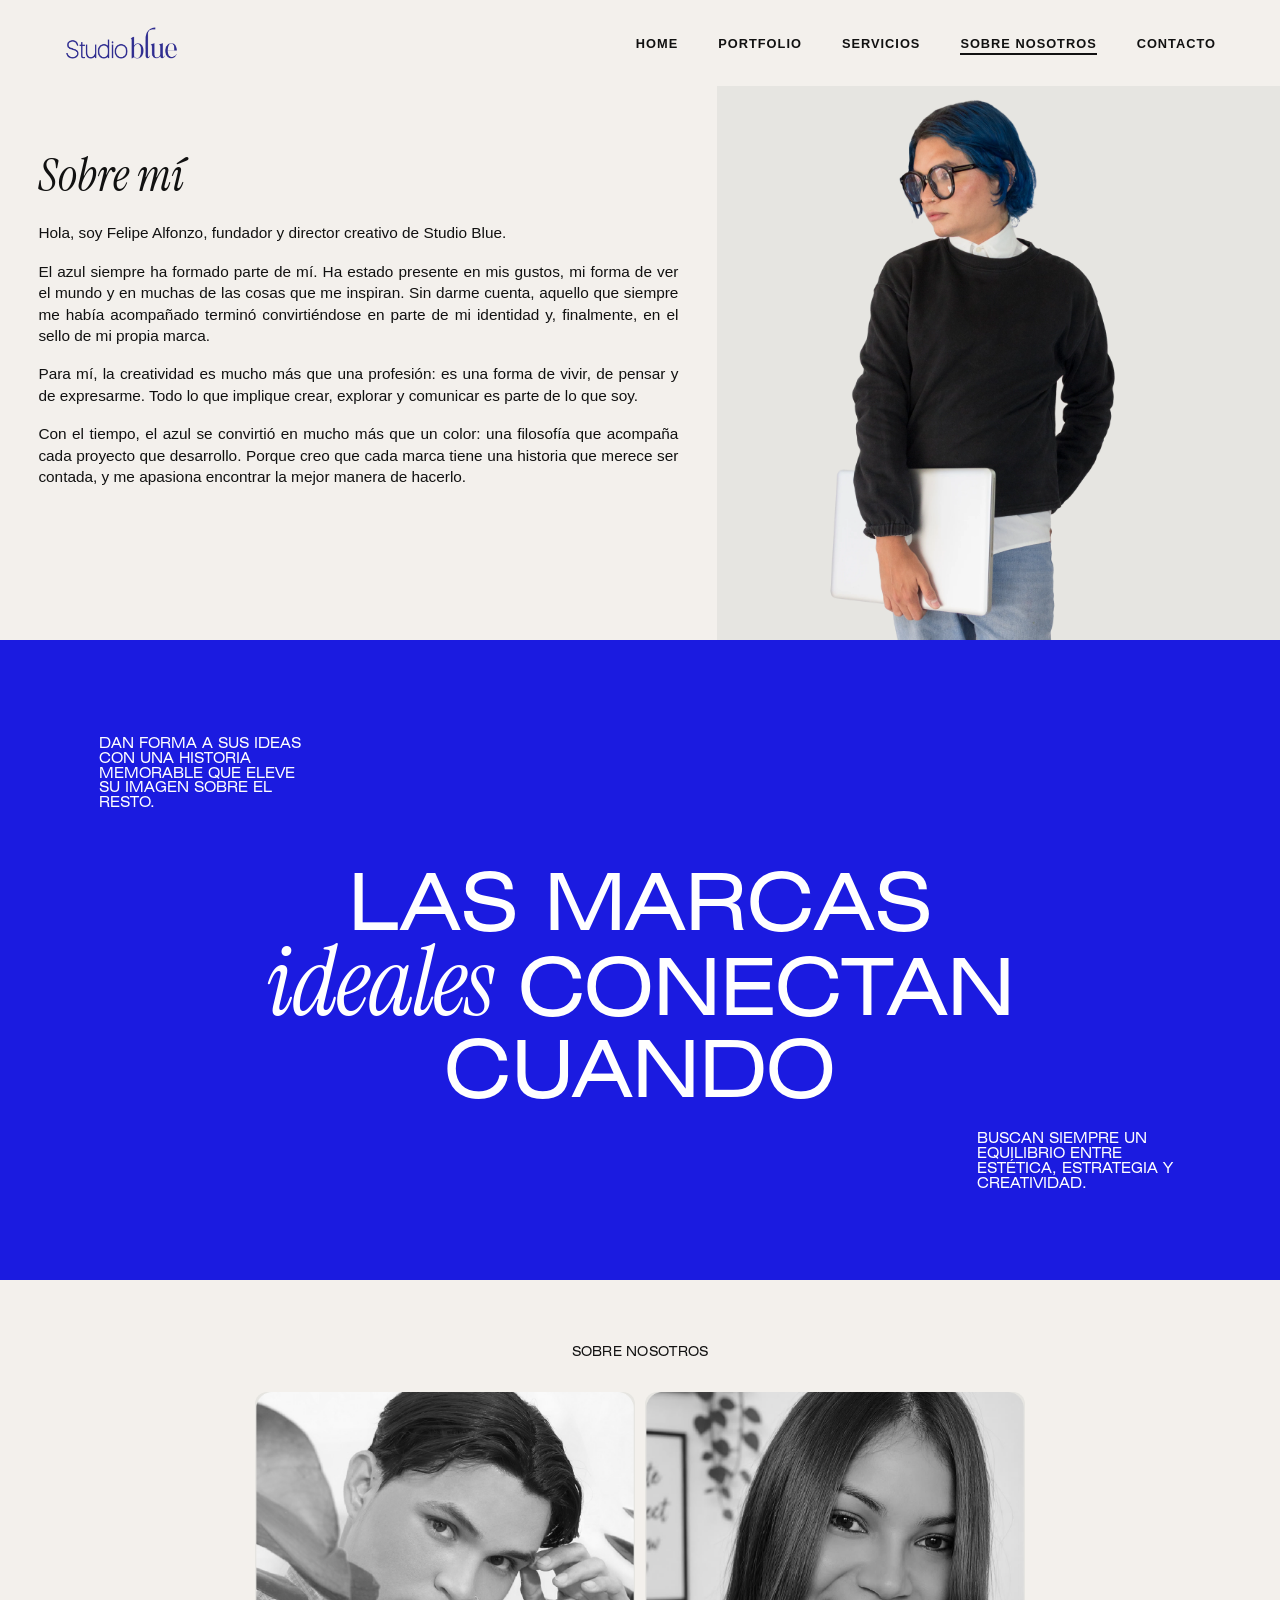
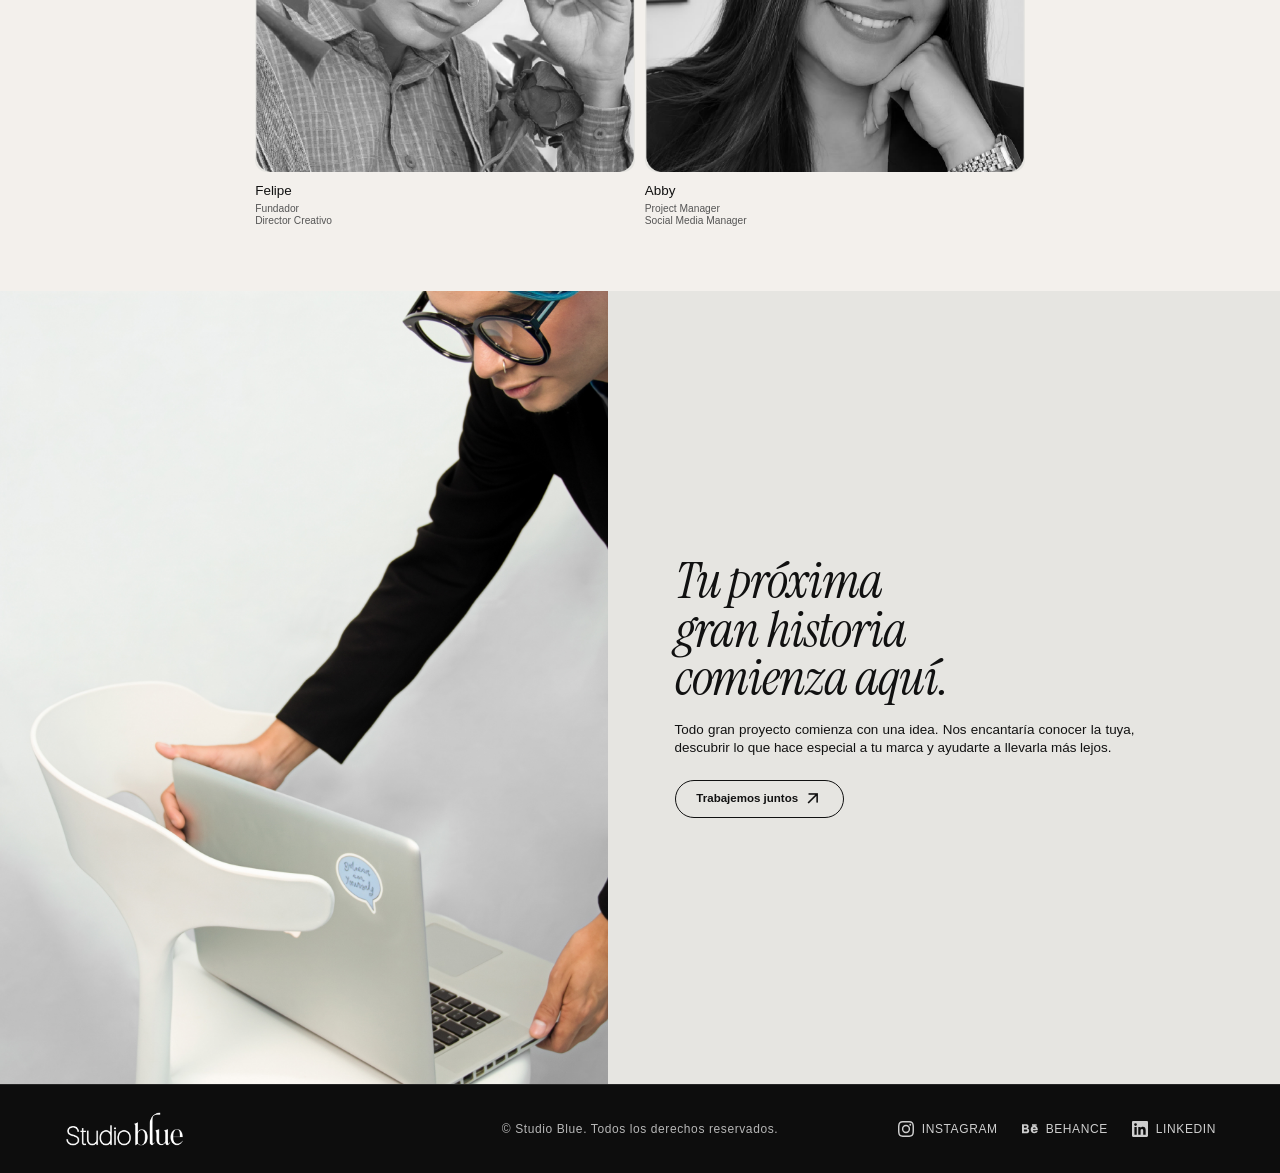
==== commit 90c937d1: "mejora imagenes hero" ====
--- a/test/nosotros.html
+++ b/test/nosotros.html
@@ -14,6 +14,9 @@
   <link href="https://db.onlinewebfonts.com/c/b7b09232cefefacd74fdedd163289bfa?family=Swiss+721+Light" rel="stylesheet">
 
   <!-- Base compartida con el landing + estilos propios de esta página -->
+  <!-- Precarga de la foto principal -->
+  <link rel="preload" as="image" href="img/nosotros/sobre-mi-felipe.webp" fetchpriority="high">
+
   <link rel="stylesheet" href="style.css">
   <link rel="stylesheet" href="nosotros.css">
 </head>
@@ -49,7 +52,7 @@
 
       <!-- Foto: PNG recortado (sin fondo). El fondo gris lo pone el CSS. -->
       <div class="nos-about-photo">
-        <img src="img/nosotros/sobre-mi-felipe.png" alt="Felipe Alfonzo, fundador y director creativo de Studio Blue">
+        <img src="img/nosotros/sobre-mi-felipe.webp" alt="Felipe Alfonzo, fundador y director creativo de Studio Blue" width="3456" height="3072" fetchpriority="high" decoding="async" onload="this.classList.add('loaded')">
       </div>
 
       <div class="nos-about-text">
--- a/test/style.css
+++ b/test/style.css
@@ -270,6 +270,24 @@
   object-fit: contain;        
   object-position: bottom right; /* CAMBIO CLAVE: Ancla la imagen abajo y a la derecha */
   display: block;
+  /* Aparición suave: empieza invisible y se muestra al terminar de cargar */
+  opacity: 0;
+  transform: translateY(16px);
+  transition: opacity 0.8s ease, transform 0.8s ease;
+}
+
+.hero-image img.loaded {
+  opacity: 1;
+  transform: none;
+}
+
+/* Si JavaScript falla, la imagen se muestra igualmente */
+@media (scripting: none) {
+  .hero-image img { opacity: 1; transform: none; }
+}
+
+@media (prefers-reduced-motion: reduce) {
+  .hero-image img { transition: none; transform: none; }
 }
 
 /* --- BANNER AZUL DE SERVICIOS --- */
--- a/test/nosotros.css
+++ b/test/nosotros.css
@@ -14,7 +14,7 @@
 
 /* El texto justificado de este diseño parte palabras con guion */
 .page-nosotros p {
-  hyphens: auto;
+  hyphens: manual;
   -webkit-hyphens: auto;
 }
 
@@ -36,12 +36,17 @@
   grid-area: text;
   display: flex;
   align-items: center;
-  padding: clamp(2rem, 4vw, 4rem) 4% clamp(2rem, 4vw, 4rem) 7.7%;
+  /* Márgenes laterales iguales = bloque centrado en horizontal.
+     Abajo se suma el alto del menú: así el texto queda centrado en la sección
+     completa (menú incluido) y no solo en el panel gris. Quita
+     "+ var(--nos-nav-h)" si prefieres centrarlo respecto al panel gris. */
+  padding: clamp(2rem, 4vw, 4rem) 4% calc(clamp(2rem, 4vw, 4rem) + var(--nos-nav-h)) 4%;
 }
 
 .nos-about-inner {
   width: 100%;
-  max-width: 560px;
+  max-width: 640px;
+  margin: 0 auto; /* centra el bloque dentro de su columna */
 }
 
 .nos-about-inner h1 em {
@@ -54,7 +59,7 @@
 }
 
 .nos-about-inner p {
-  font-size: clamp(0.8rem, 1.05vw, 1rem);
+  font-size: clamp(0.9rem, 1.2vw, 1.12rem);
   line-height: 1.4;
   color: var(--text-dark);
   text-align: justify;
@@ -83,6 +88,24 @@
   max-width: none;
   object-fit: contain;
   object-position: bottom center;
+  /* Aparición suave al terminar de cargar (el translateX mantiene el centrado) */
+  opacity: 0;
+  transform: translate(-50%, 16px);
+  transition: opacity 0.8s ease, transform 0.8s ease;
+}
+
+.nos-about-photo img.loaded {
+  opacity: 1;
+  transform: translateX(-50%);
+}
+
+/* Si JavaScript falla, la imagen se muestra igualmente */
+@media (scripting: none) {
+  .nos-about-photo img { opacity: 1; transform: translateX(-50%); }
+}
+
+@media (prefers-reduced-motion: reduce) {
+  .nos-about-photo img { transition: none; }
 }
 
 /* ==========================================================================
@@ -317,7 +340,7 @@
   }
 
   .nos-about-inner p {
-    font-size: 0.82rem;
+    font-size: 0.92rem;
     text-align: justify;
   }
 
